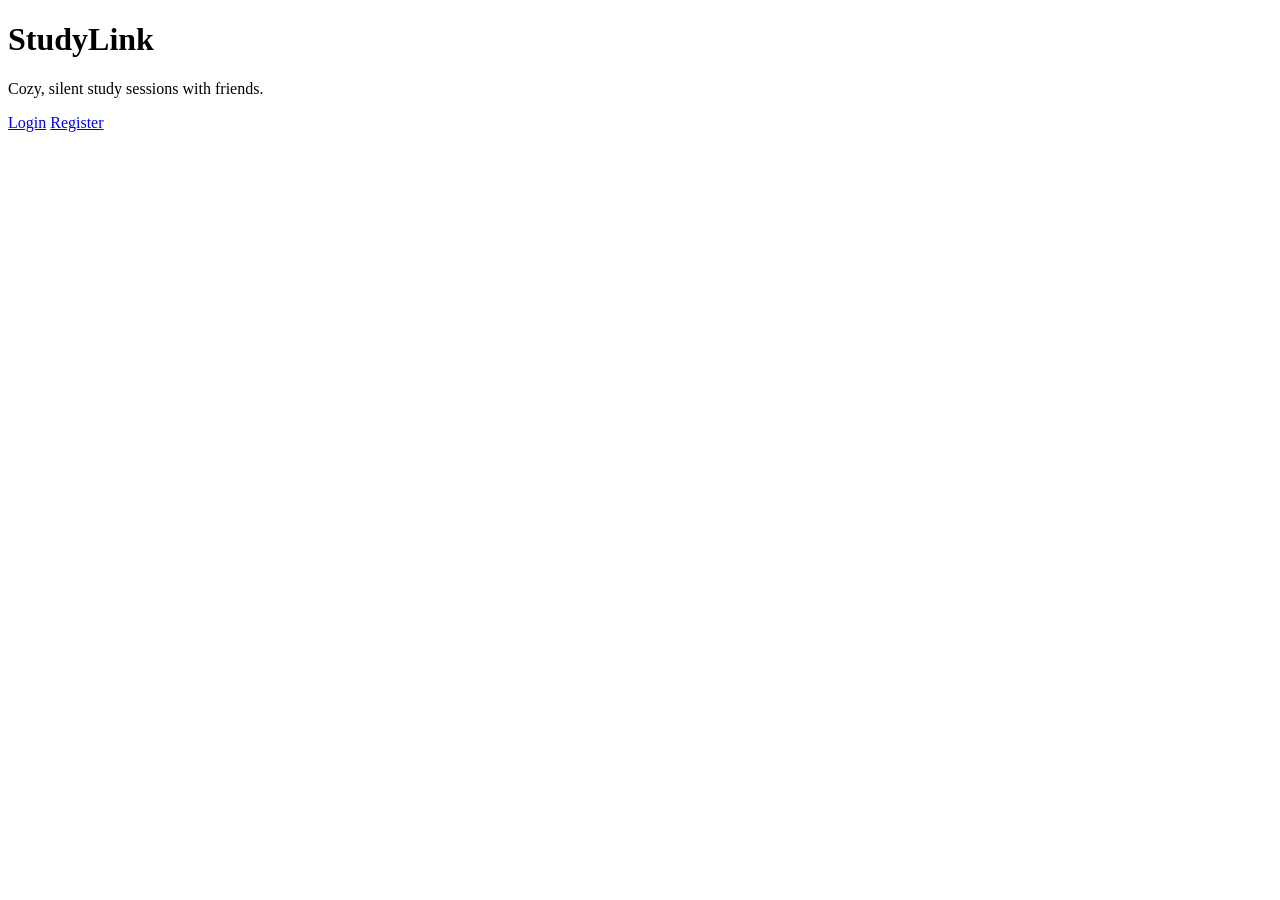
==== app/templates/index.html @ c7b5efbf "Basic Project functionality" ====
<!doctype html>
<html>
<head>
    <meta charset="utf-8" />
    <title>StudyLink</title>
    <link rel="stylesheet" href="/static/styles.css" />
</head>
<body>
<div class="container">
    <h1>StudyLink</h1>
    <p class="muted">Cozy, silent study sessions with friends.</p>
    <div class="row">
        <a class="btn" href="/login">Login</a>
        <a class="btn secondary" href="/register">Register</a>
    </div>
</div>
</body>
</html>
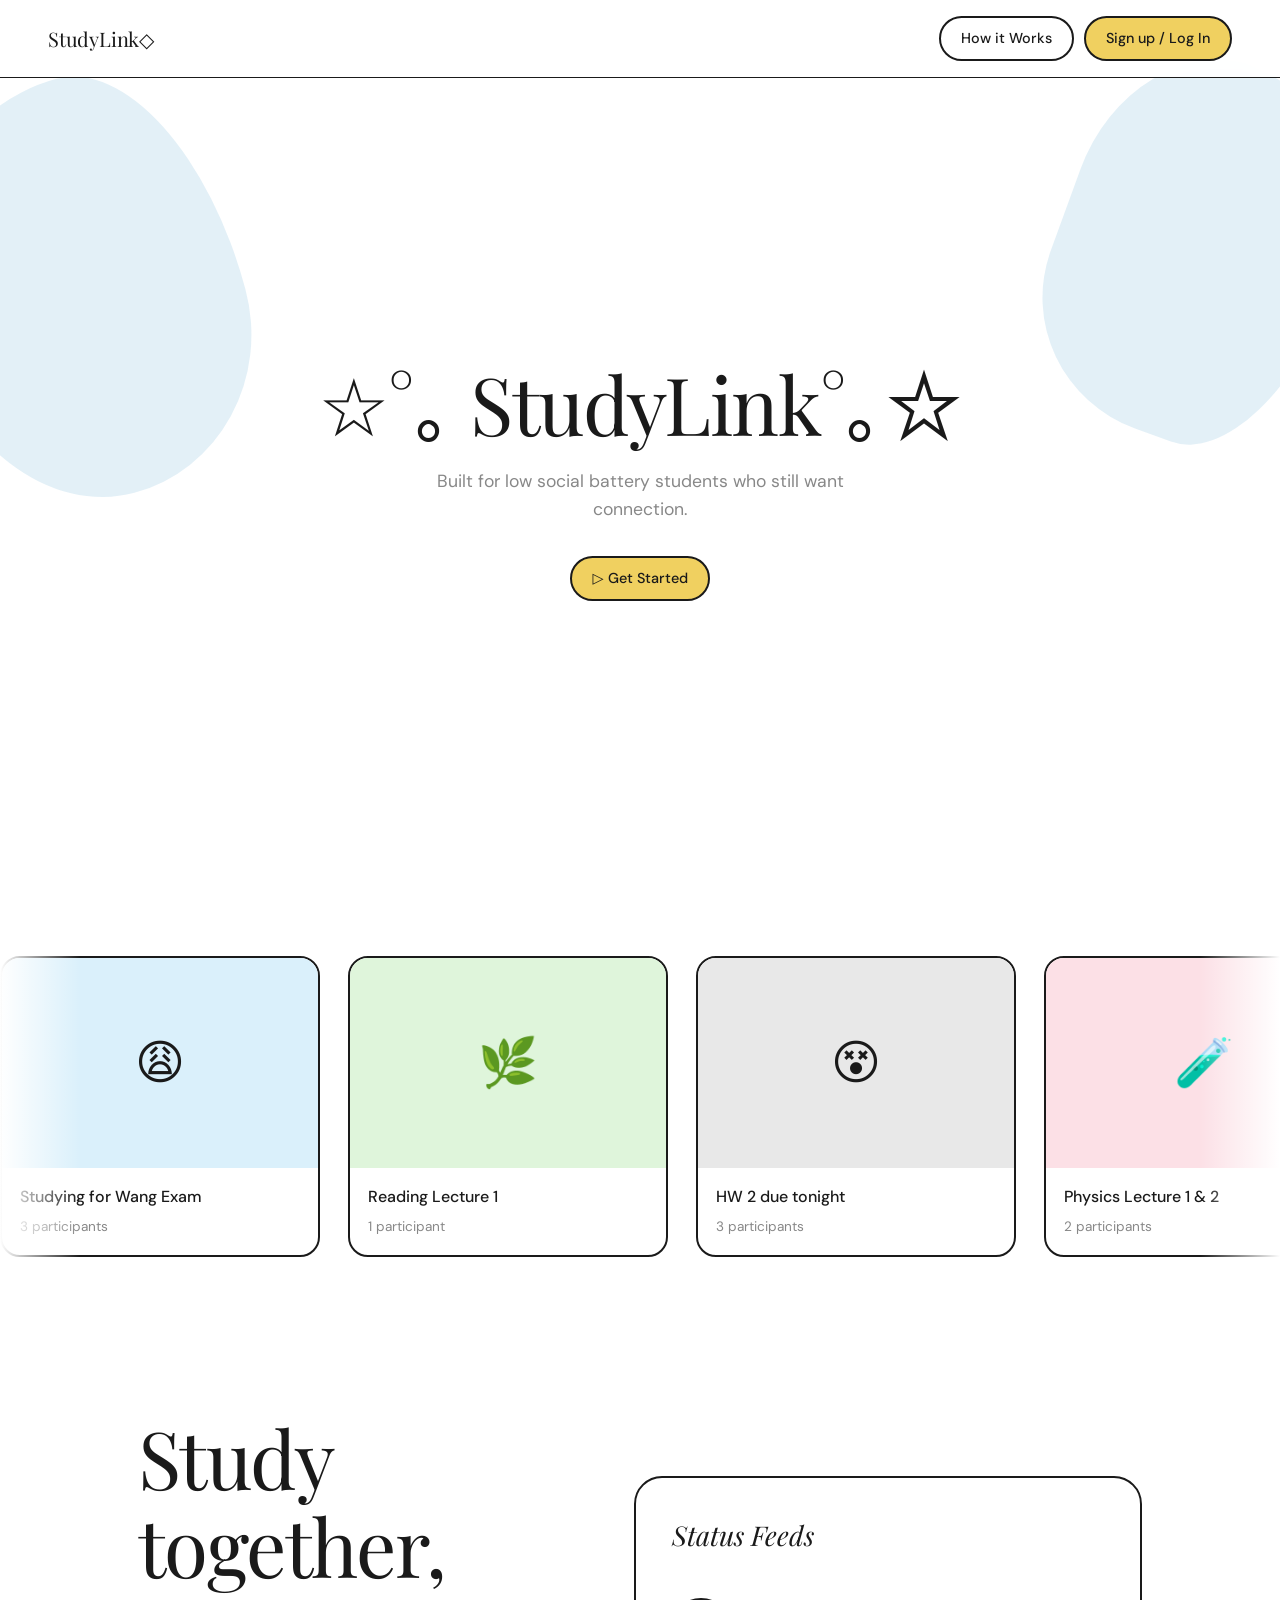
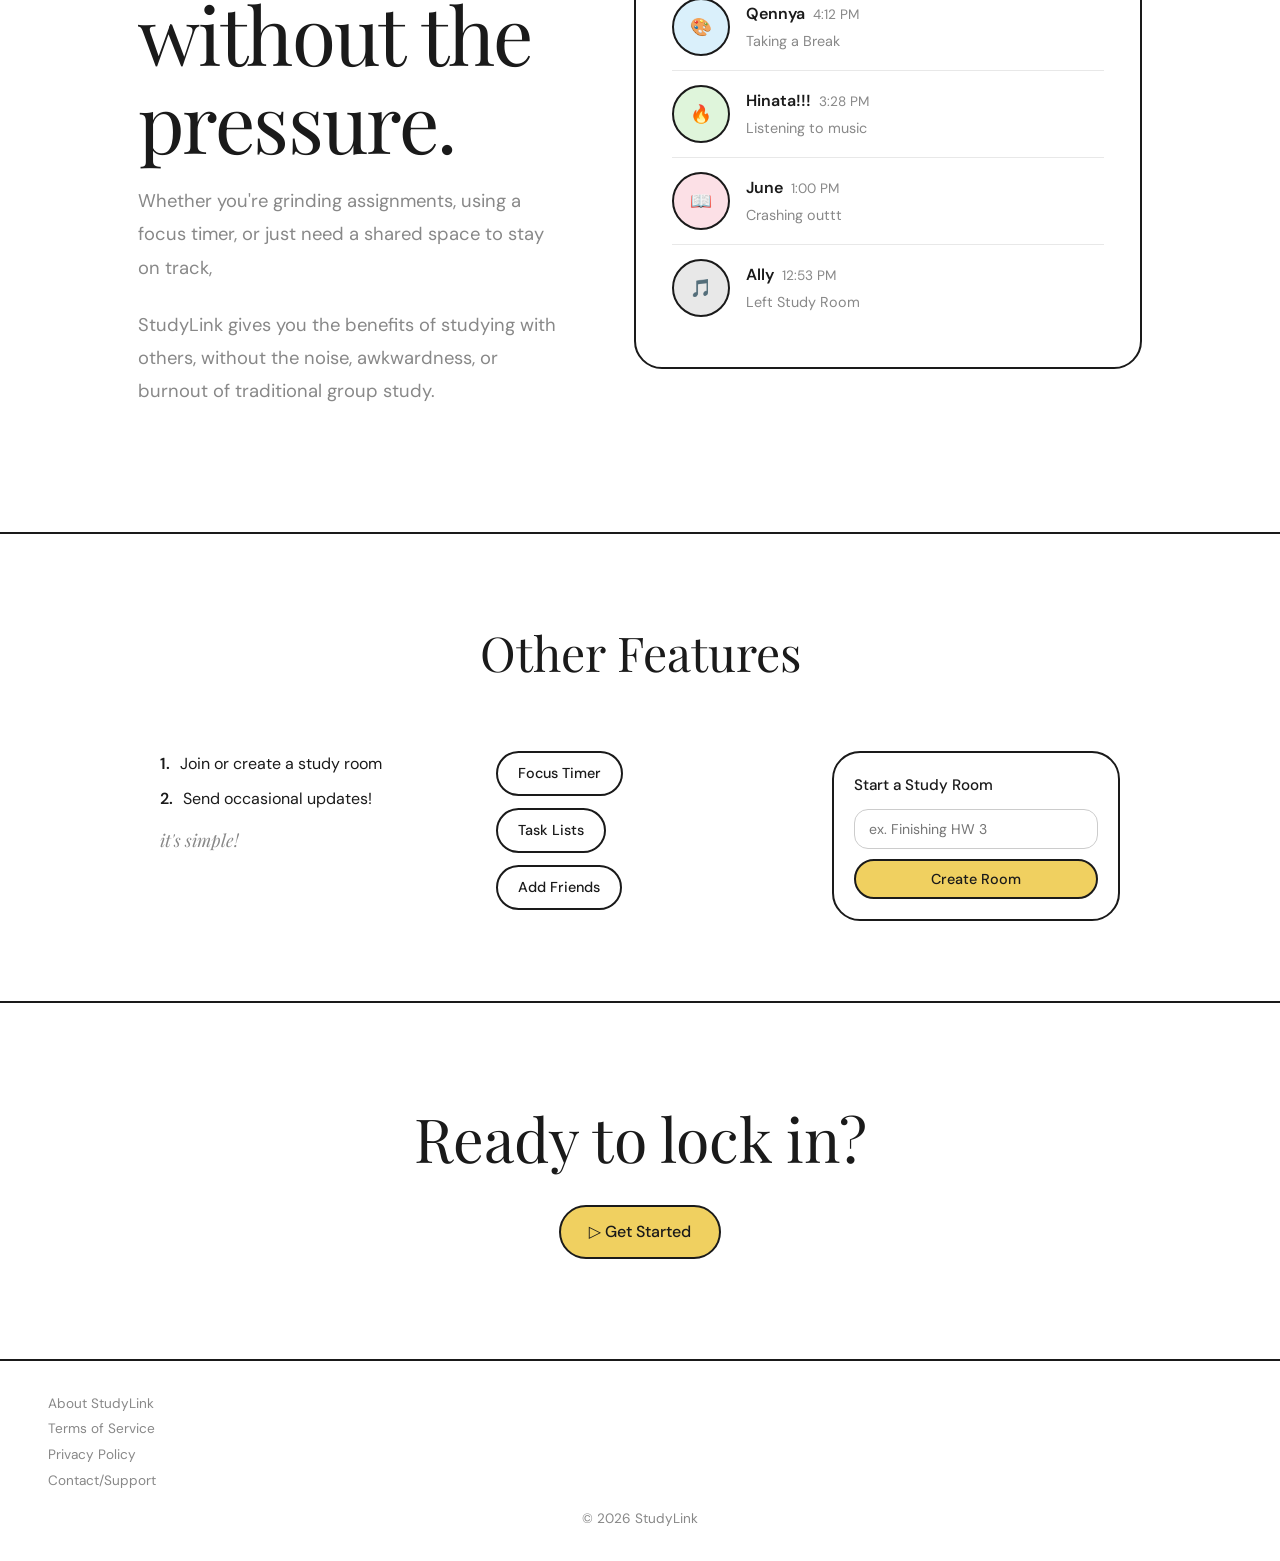
==== commit d38a062f: "A bunch of changes i am aware this is not good practice" ====
--- a/app/templates/index.html
+++ b/app/templates/index.html
@@ -1,18 +1,694 @@
 <!doctype html>
-<html>
+<html lang="en">
 <head>
     <meta charset="utf-8" />
-    <title>StudyLink</title>
-    <link rel="stylesheet" href="/static/styles.css" />
+    <meta name="viewport" content="width=device-width, initial-scale=1" />
+    <title>StudyLink◇ — Study together, without the noise</title>
+    <link rel="preconnect" href="https://fonts.googleapis.com" />
+    <link rel="preconnect" href="https://fonts.gstatic.com" crossorigin />
+    <link href="https://fonts.googleapis.com/css2?family=Playfair+Display:ital,wght@0,400;0,600;1,400;1,600&family=DM+Sans:wght@400;500;600&display=swap" rel="stylesheet" />
+    <style>
+        /* ── Tokens (matches app design system) ───────────────── */
+        :root {
+            --bg:           #ffffff;
+            --sidebar-bg:   #cce4f0;
+            --panel:        #ffffff;
+            --panel-soft:   #f9f9f9;
+            --text:         #1a1a1a;
+            --muted:        #888888;
+            --muted-light:  #bbbbbb;
+            --border:       #1a1a1a;
+            --accent:       #f0d060;
+            --accent-dark:  #d4b540;
+            --join-blue:    #8ecae6;
+            --join-green:   #b5e2b0;
+            --join-pink:    #f5a0b0;
+            --card-blue-bg: #daf0fb;
+            --card-green-bg:#dff5db;
+            --card-pink-bg: #fce0e6;
+            --radius-xl:    28px;
+            --radius-lg:    20px;
+            --radius-md:    14px;
+            --radius-pill:  999px;
+            --font-display: 'Playfair Display', Georgia, serif;
+            --font-body:    'DM Sans', system-ui, sans-serif;
+        }
+
+        *, *::before, *::after { box-sizing: border-box; margin: 0; padding: 0; }
+
+        html { scroll-behavior: smooth; }
+
+        body {
+            font-family: var(--font-body);
+            font-size: 16px;
+            line-height: 1.6;
+            color: var(--text);
+            background: #ffffff;
+            overflow-x: hidden;
+        }
+
+        a { color: inherit; text-decoration: none; }
+        img { display: block; max-width: 100%; }
+
+        /* ── Nav ───────────────────────────────────────────────── */
+        nav {
+            position: fixed;
+            top: 0; left: 0; right: 0;
+            z-index: 100;
+            display: flex;
+            align-items: center;
+            justify-content: space-between;
+            padding: 16px 48px;
+            background: rgba(255,255,255,0.92);
+            backdrop-filter: blur(8px);
+            border-bottom: 1.5px solid #1a1a1a;
+        }
+
+        .nav-logo {
+            font-family: var(--font-display);
+            font-size: 1.25rem;
+            font-weight: 400;
+            letter-spacing: -0.01em;
+        }
+
+        .nav-actions {
+            display: flex;
+            gap: 10px;
+            align-items: center;
+        }
+
+        .btn {
+            display: inline-flex;
+            align-items: center;
+            justify-content: center;
+            gap: 6px;
+            border: 2px solid #1a1a1a;
+            border-radius: var(--radius-pill);
+            padding: 9px 20px;
+            cursor: pointer;
+            font-family: var(--font-body);
+            font-weight: 500;
+            font-size: 0.9rem;
+            color: #1a1a1a;
+            background: #ffffff;
+            transition: background 0.15s;
+            white-space: nowrap;
+            width: fit-content;
+        }
+        .btn:hover { background: #f5f5f5; }
+        .btn-accent { background: var(--accent); }
+        .btn-accent:hover { background: var(--accent-dark); }
+
+        /* ── Hero ──────────────────────────────────────────────── */
+        .hero {
+            min-height: 100vh;
+            display: flex;
+            flex-direction: column;
+            align-items: center;
+            justify-content: center;
+            text-align: center;
+            padding: 120px 24px 60px;
+            position: relative;
+            overflow: hidden;
+        }
+
+        /* Decorative blue squiggle blobs — pure CSS */
+        .hero::before,
+        .hero::after {
+            content: '';
+            position: absolute;
+            border-radius: 60% 40% 50% 50% / 50% 60% 40% 50%;
+            background: var(--sidebar-bg);
+            opacity: 0.55;
+            z-index: 0;
+        }
+        .hero::before {
+            width: 320px; height: 420px;
+            top: 80px; left: -80px;
+            transform: rotate(-15deg);
+            animation: blob1 8s ease-in-out infinite alternate;
+        }
+        .hero::after {
+            width: 280px; height: 380px;
+            top: 60px; right: -60px;
+            transform: rotate(20deg);
+            border-radius: 50% 60% 40% 55% / 45% 50% 60% 40%;
+            animation: blob2 9s ease-in-out infinite alternate;
+        }
+
+        @keyframes blob1 {
+            0%   { border-radius: 60% 40% 50% 50% / 50% 60% 40% 50%; transform: rotate(-15deg) scale(1); }
+            100% { border-radius: 40% 60% 45% 55% / 55% 45% 55% 45%; transform: rotate(-8deg) scale(1.05); }
+        }
+        @keyframes blob2 {
+            0%   { border-radius: 50% 60% 40% 55% / 45% 50% 60% 40%; transform: rotate(20deg) scale(1); }
+            100% { border-radius: 60% 40% 55% 45% / 55% 45% 50% 55%; transform: rotate(12deg) scale(1.04); }
+        }
+
+        .hero-content {
+            position: relative;
+            z-index: 1;
+        }
+
+        .hero-title {
+            font-family: var(--font-display);
+            font-size: clamp(2.8rem, 7vw, 5rem);
+            font-weight: 400;
+            line-height: 1.1;
+            letter-spacing: -0.02em;
+            margin-bottom: 20px;
+        }
+
+        .hero-title .star-cluster {
+            font-style: italic;
+            display: inline-block;
+            margin-left: 12px;
+            font-size: 0.7em;
+            letter-spacing: 0.05em;
+            vertical-align: middle;
+            opacity: 0.8;
+        }
+
+        .hero-sub {
+            font-size: 1.1rem;
+            color: var(--muted);
+            max-width: 480px;
+            margin: 0 auto 32px;
+            line-height: 1.6;
+        }
+
+        /* ── Room Cards Marquee ────────────────────────────────── */
+        .marquee-section {
+            width: 100%;
+            overflow: hidden;
+            padding: 56px 0;
+            position: relative;
+        }
+
+        .marquee-track {
+            display: flex;
+            gap: 28px;
+            width: max-content;
+            animation: marquee 38s linear infinite;
+        }
+
+        .marquee-track:hover { animation-play-state: paused; }
+
+        @keyframes marquee {
+            0%   { transform: translateX(0); }
+            100% { transform: translateX(-50%); }
+        }
+
+        .room-card {
+            flex-shrink: 0;
+            width: 320px;
+            background: #ffffff;
+            border: 2px solid #1a1a1a;
+            border-radius: var(--radius-lg);
+            overflow: hidden;
+        }
+
+        .room-card-img {
+            width: 100%;
+            height: 210px;
+            object-fit: cover;
+            background: var(--card-blue-bg);
+            display: block;
+        }
+
+        .room-card-img-placeholder {
+            width: 100%;
+            height: 210px;
+            display: flex;
+            align-items: center;
+            justify-content: center;
+            font-size: 3rem;
+        }
+
+        .room-card-body {
+            padding: 16px 18px 18px;
+        }
+
+        .room-card-title {
+            font-size: 1rem;
+            font-weight: 500;
+            margin-bottom: 6px;
+        }
+
+        .room-card-meta {
+            font-size: 0.85rem;
+            color: var(--muted);
+        }
+
+        /* Fade edges */
+        .marquee-section::before,
+        .marquee-section::after {
+            content: '';
+            position: absolute;
+            top: 0; bottom: 0;
+            width: 80px;
+            z-index: 2;
+            pointer-events: none;
+        }
+        .marquee-section::before { left: 0;  background: linear-gradient(to right,  #fff, transparent); }
+        .marquee-section::after  { right: 0; background: linear-gradient(to left, #fff, transparent); }
+
+        /* ── Middle section ────────────────────────────────────── */
+        .middle {
+            display: grid;
+            grid-template-columns: 1fr 1.2fr;
+            gap: 72px;
+            align-items: center;
+            max-width: 1100px;
+            margin: 0 auto;
+            padding: 100px 48px;
+        }
+
+        .middle-text p {
+            font-size: 1.15rem;
+            color: var(--muted);
+            line-height: 1.8;
+            margin-bottom: 24px;
+        }
+
+        /* Status Feed mock */
+        .status-feed-mock {
+            background: #ffffff;
+            border: 2px solid #1a1a1a;
+            border-radius: var(--radius-xl);
+            padding: 36px;
+        }
+
+        .feed-mock-title {
+            font-family: var(--font-display);
+            font-style: italic;
+            font-size: 1.7rem;
+            font-weight: 400;
+            margin-bottom: 26px;
+        }
+
+        .feed-mock-item {
+            display: flex;
+            align-items: center;
+            gap: 16px;
+            padding: 14px 0;
+            border-bottom: 1px solid #e8e8e8;
+        }
+        .feed-mock-item:last-child { border-bottom: none; }
+
+        .feed-mock-avatar {
+            width: 58px;
+            height: 58px;
+            border-radius: 50%;
+            object-fit: cover;
+            background: #e0e0e0;
+            flex-shrink: 0;
+            border: 2px solid #1a1a1a;
+        }
+
+        .feed-mock-name {
+            font-size: 1rem;
+            font-weight: 600;
+        }
+
+        .feed-mock-time {
+            font-size: 0.85rem;
+            color: var(--muted);
+            margin-left: 8px;
+            font-weight: 400;
+        }
+
+        .feed-mock-status {
+            font-size: 0.9rem;
+            color: var(--muted);
+            margin-top: 3px;
+        }
+
+        /* ── Features section ──────────────────────────────────── */
+        .features {
+            background: #ffffff;
+            border-top: 2px solid #1a1a1a;
+            border-bottom: 2px solid #1a1a1a;
+            padding: 80px 40px;
+        }
+
+        .features-inner {
+            max-width: 960px;
+            margin: 0 auto;
+            display: grid;
+            grid-template-columns: 1fr 1fr 1fr;
+            gap: 48px;
+            align-items: start;
+        }
+
+        .features-heading {
+            grid-column: 1 / -1;
+            text-align: center;
+            font-family: var(--font-display);
+            font-size: clamp(2rem, 4vw, 3rem);
+            font-weight: 400;
+            margin-bottom: 12px;
+        }
+
+        .feature-list {
+            grid-column: 1;
+            padding-left: 0;
+            list-style: none;
+        }
+
+        .feature-list li {
+            font-size: 1rem;
+            color: var(--text);
+            margin-bottom: 10px;
+            display: flex;
+            align-items: flex-start;
+            gap: 10px;
+        }
+
+        .feature-list li::before {
+            content: counter(li-count) ".";
+            counter-increment: li-count;
+            font-weight: 600;
+            flex-shrink: 0;
+        }
+
+        .feature-list { counter-reset: li-count; }
+
+        .feature-list .it {
+            font-family: var(--font-display);
+            font-style: italic;
+            font-size: 1.1rem;
+            color: var(--muted);
+            display: block;
+            margin-top: 14px;
+        }
+
+        .feature-pills {
+            grid-column: 2;
+            display: flex;
+            flex-direction: column;
+            gap: 12px;
+            align-items: flex-start;
+        }
+
+        /* Create room mock */
+        .create-room-mock {
+            grid-column: 3;
+            background: #ffffff;
+            border: 2px solid #1a1a1a;
+            border-radius: var(--radius-xl);
+            padding: 20px;
+        }
+
+        .create-room-mock h3 {
+            font-size: 0.95rem;
+            font-weight: 500;
+            margin-bottom: 12px;
+        }
+
+        .mock-input {
+            width: 100%;
+            border: 1.5px solid #cccccc;
+            border-radius: var(--radius-md);
+            padding: 10px 14px;
+            font-family: var(--font-body);
+            font-size: 0.88rem;
+            color: var(--muted);
+            margin-bottom: 10px;
+            background: #ffffff;
+        }
+
+        /* ── CTA Section ───────────────────────────────────────── */
+        .cta {
+            text-align: center;
+            padding: 100px 24px;
+        }
+
+        .cta-title {
+            font-family: var(--font-display);
+            font-size: clamp(2.2rem, 5vw, 3.8rem);
+            font-weight: 400;
+            margin-bottom: 32px;
+            line-height: 1.15;
+        }
+
+        /* ── Footer ────────────────────────────────────────────── */
+        footer {
+            border-top: 2px solid #1a1a1a;
+            padding: 32px 48px;
+            display: flex;
+            align-items: flex-end;
+            justify-content: space-between;
+            flex-wrap: wrap;
+            gap: 16px;
+        }
+
+        .footer-links {
+            display: flex;
+            flex-direction: column;
+            gap: 4px;
+        }
+
+        .footer-links a {
+            font-size: 0.85rem;
+            color: var(--muted);
+            transition: color 0.15s;
+        }
+        .footer-links a:hover { color: var(--text); }
+
+        .footer-copy {
+            font-size: 0.85rem;
+            color: var(--muted);
+            text-align: center;
+            width: 100%;
+        }
+
+        /* ── Fade-in on scroll ─────────────────────────────────── */
+        .fade-in {
+            opacity: 0;
+            transform: translateY(24px);
+            transition: opacity 0.6s ease, transform 0.6s ease;
+        }
+        .fade-in.visible {
+            opacity: 1;
+            transform: translateY(0);
+        }
+
+        /* ── Responsive ────────────────────────────────────────── */
+        @media (max-width: 800px) {
+            nav { padding: 14px 20px; }
+            .middle { grid-template-columns: 1fr; padding: 60px 24px; gap: 40px; }
+            .features-inner { grid-template-columns: 1fr; }
+            .features-heading { grid-column: 1; }
+            .feature-pills { flex-direction: row; flex-wrap: wrap; }
+            .create-room-mock { grid-column: 1; }
+            footer { flex-direction: column; align-items: flex-start; }
+        }
+    </style>
 </head>
 <body>
-<div class="container">
-    <h1>StudyLink</h1>
-    <p class="muted">Cozy, silent study sessions with friends.</p>
-    <div class="row">
-        <a class="btn" href="/login">Login</a>
-        <a class="btn secondary" href="/register">Register</a>
+
+<!-- ── Nav ─────────────────────────────────────────────────── -->
+<nav>
+    <div class="nav-logo">StudyLink◇</div>
+    <div class="nav-actions">
+        <a href="#how-it-works" class="btn">How it Works</a>
+        <a href="/register" class="btn btn-accent">Sign up / Log In</a>
+    </div>
+</nav>
+
+<!-- ── Hero ────────────────────────────────────────────────── -->
+<section class="hero">
+    <div class="hero-content">
+        <h1 class="hero-title">
+            ☆°｡ StudyLink°｡☆
+        </h1>
+        <p class="hero-sub">
+            Built for low social battery students who still want connection.
+        </p>
+        <a href="/register" class="btn btn-accent">
+            ▷ Get Started
+        </a>
+    </div>
+</section>
+
+<!-- ── Scrolling room cards ─────────────────────────────────── -->
+<div class="marquee-section">
+    <div class="marquee-track" id="marqueeTrack">
+        <!-- Cards duplicated in JS for infinite loop -->
     </div>
 </div>
+
+<!-- ── Middle: copy + status feed ──────────────────────────── -->
+<section class="middle" id="how-it-works">
+    <div class="middle-text fade-in">
+        <div class="hero-title">Study together, without the pressure.</div>
+
+
+        <p>
+            Whether you're grinding assignments,
+            using a focus timer, or just need a shared
+            space to stay on track,
+        </p>
+        <p>
+            StudyLink gives you the benefits of
+            studying with others, without the noise,
+            awkwardness, or burnout of traditional
+            group study.
+        </p>
+    </div>
+
+    <!-- Decorative status feed -->
+    <div class="status-feed-mock fade-in" style="transition-delay: 0.15s;">
+        <div class="feed-mock-title">Status Feeds</div>
+
+        <div class="feed-mock-item">
+            <img class="feed-mock-avatar" src="https://i.pinimg.com/736x/bf/fc/34/bffc34b7e0fa9289e3f6d570092aa35b.jpg"
+                 alt="Qennya"
+                 onerror="this.style.display='none';this.nextElementSibling.style.display='grid';" />
+            <div class="feed-mock-avatar" id="av1" style="background:#daf0fb;display:grid;place-items:center;font-size:1.1rem;">🎨</div>
+            <div>
+                <div><span class="feed-mock-name">Qennya</span><span class="feed-mock-time">4:12 PM</span></div>
+                <div class="feed-mock-status">Taking a Break</div>
+            </div>
+        </div>
+
+        <div class="feed-mock-item">
+            <img class="feed-mock-avatar" src="https://i.pinimg.com/736x/59/a2/82/59a282c468ba6a5b593a1d20b7a90178.jpg"
+                 alt="Hinata"
+                 onerror="this.style.display='none';this.nextElementSibling.style.display='grid';" />
+            <div class="feed-mock-avatar" style="background:#dff5db;display:grid;place-items:center;font-size:1.1rem;">🔥</div>
+            <div>
+                <div><span class="feed-mock-name">Hinata!!!</span><span class="feed-mock-time">3:28 PM</span></div>
+                <div class="feed-mock-status">Listening to music</div>
+            </div>
+        </div>
+
+        <div class="feed-mock-item">
+            <img class="feed-mock-avatar" src="https://i.pinimg.com/736x/51/3e/91/513e91c73aecf39caab69e0b975224af.jpg"
+                 alt="June"
+                 onerror="this.style.display='none';this.nextElementSibling.style.display='grid';" />
+            <div class="feed-mock-avatar" style="background:#fce0e6;display:grid;place-items:center;font-size:1.1rem;">📖</div>
+            <div>
+                <div><span class="feed-mock-name">June</span><span class="feed-mock-time">1:00 PM</span></div>
+                <div class="feed-mock-status">Crashing outtt</div>
+            </div>
+        </div>
+
+        <div class="feed-mock-item">
+            <img class="feed-mock-avatar" src="https://i.pinimg.com/736x/a1/93/40/a193400de2f93d05227e7b02e9384d38.jpg"
+                 alt="Ally"
+                 onerror="this.style.display='none';this.nextElementSibling.style.display='grid';" />
+            <div class="feed-mock-avatar" style="background:#e8e8e8;display:grid;place-items:center;font-size:1.1rem;">🎵</div>
+            <div>
+                <div><span class="feed-mock-name">Ally</span><span class="feed-mock-time">12:53 PM</span></div>
+                <div class="feed-mock-status">Left Study Room</div>
+            </div>
+        </div>
+    </div>
+
+</section>
+
+<!-- ── Features ─────────────────────────────────────────────── -->
+<section class="features" id="features">
+    <div class="features-inner">
+
+        <h2 class="features-heading fade-in">Other Features</h2>
+
+        <ul class="feature-list fade-in" style="transition-delay:0.1s;">
+            <li>Join or create a study room</li>
+            <li>Send occasional updates!</li>
+            <span class="it">it's simple!</span>
+        </ul>
+
+        <div class="feature-pills fade-in" style="transition-delay:0.2s;">
+            <span class="btn">Focus Timer</span>
+            <span class="btn">Task Lists</span>
+            <span class="btn">Add Friends</span>
+        </div>
+
+        <div class="create-room-mock fade-in" style="transition-delay:0.3s;">
+            <h3>Start a Study Room</h3>
+            <input class="mock-input" placeholder="ex. Finishing HW 3" readonly />
+            <button class="btn btn-accent" style="width:100%;">Create Room</button>
+        </div>
+
+    </div>
+</section>
+
+<!-- ── CTA ──────────────────────────────────────────────────── -->
+<section class="cta">
+    <h2 class="cta-title fade-in">Ready to lock in?</h2>
+    <a href="/register" class="btn btn-accent fade-in" style="transition-delay:0.1s; font-size:1rem; padding:12px 28px;">
+        ▷ Get Started
+    </a>
+</section>
+
+<!-- ── Footer ───────────────────────────────────────────────── -->
+<footer>
+    <div class="footer-links">
+        <a href="#">About StudyLink</a>
+        <a href="#">Terms of Service</a>
+        <a href="#">Privacy Policy</a>
+        <a href="#">Contact/Support</a>
+    </div>
+    <p class="footer-copy">© 2026 StudyLink</p>
+</footer>
+
+<script>
+    // ── Marquee cards data ──────────────────────────────────────
+    // To add real images: fill in the `img` field with any URL.
+    // If `img` is empty or fails to load, falls back to `emoji`.
+    const rooms = [
+        { title: "Studying for Wang Exam", participants: 3, img: "https://i.pinimg.com/736x/80/85/e0/8085e06a8de8d4c0bf5c6f24a4ee6942.jpg", emoji: "😩", color: "#daf0fb" },
+        { title: "Reading Lecture 1",      participants: 1, img: "https://i.pinimg.com/736x/34/39/9c/34399c6fb20f0c46e7df62869dcaaac8.jpg", emoji: "🌿", color: "#dff5db" },
+        { title: "HW 2 due tonight",       participants: 3, img: "https://i.pinimg.com/736x/7c/ee/ec/7ceeecc522430fddca3024217114291a.jpg", emoji: "😵", color: "#e8e8e8" },
+        { title: "Physics Lecture 1 & 2",  participants: 2, img: "https://i.pinimg.com/736x/4c/1e/00/4c1e007d03c40d8829425f775e62f26a.jpg", emoji: "🧪", color: "#fce0e6" },
+        { title: "CS4800 Final Prep",      participants: 4, img: "https://i.pinimg.com/736x/2a/fe/24/2afe24462ea372fd23d6256f591c8f37.jpg", emoji: "💻", color: "#daf0fb" },
+        { title: "Bio Study Group",        participants: 2, img: "https://i.pinimg.com/1200x/1a/3c/71/1a3c712a126644d7987d6877ae79b536.jpg", emoji: "🔬", color: "#dff5db" },
+        { title: "Econ Midterm Grind",     participants: 1, img: "https://i.pinimg.com/736x/80/85/e0/8085e06a8de8d4c0bf5c6f24a4ee6942.jpg", emoji: "📈", color: "#f5f5f5" },
+        { title: "Math 241 HW",            participants: 3, img: "https://i.pinimg.com/736x/34/39/9c/34399c6fb20f0c46e7df62869dcaaac8.jpg", emoji: "📐", color: "#fce0e6" },
+    ];
+
+    function buildCard(room) {
+        const card = document.createElement("div");
+        card.className = "room-card";
+
+        const imageHtml = room.img
+            ? `<img class="room-card-img" src="${room.img}" alt="${room.title}"
+                onerror="this.style.display='none';this.nextElementSibling.style.display='flex';" />
+           <div class="room-card-img-placeholder" style="display:none;background:${room.color};">${room.emoji}</div>`
+            : `<div class="room-card-img-placeholder" style="background:${room.color};">${room.emoji}</div>`;
+
+        card.innerHTML = `
+        ${imageHtml}
+        <div class="room-card-body">
+            <div class="room-card-title">${room.title}</div>
+            <div class="room-card-meta">${room.participants} participant${room.participants !== 1 ? 's' : ''}</div>
+        </div>
+    `;
+        return card;
+    }
+
+    const track = document.getElementById("marqueeTrack");
+
+    // Build two sets for seamless loop
+    [...rooms, ...rooms].forEach(room => {
+        track.appendChild(buildCard(room));
+    });
+
+    // ── Scroll fade-in observer ─────────────────────────────────
+    const observer = new IntersectionObserver((entries) => {
+        entries.forEach(entry => {
+            if (entry.isIntersecting) {
+                entry.target.classList.add("visible");
+                observer.unobserve(entry.target);
+            }
+        });
+    }, { threshold: 0.15 });
+
+    document.querySelectorAll(".fade-in").forEach(el => observer.observe(el));
+</script>
+
 </body>
 </html>
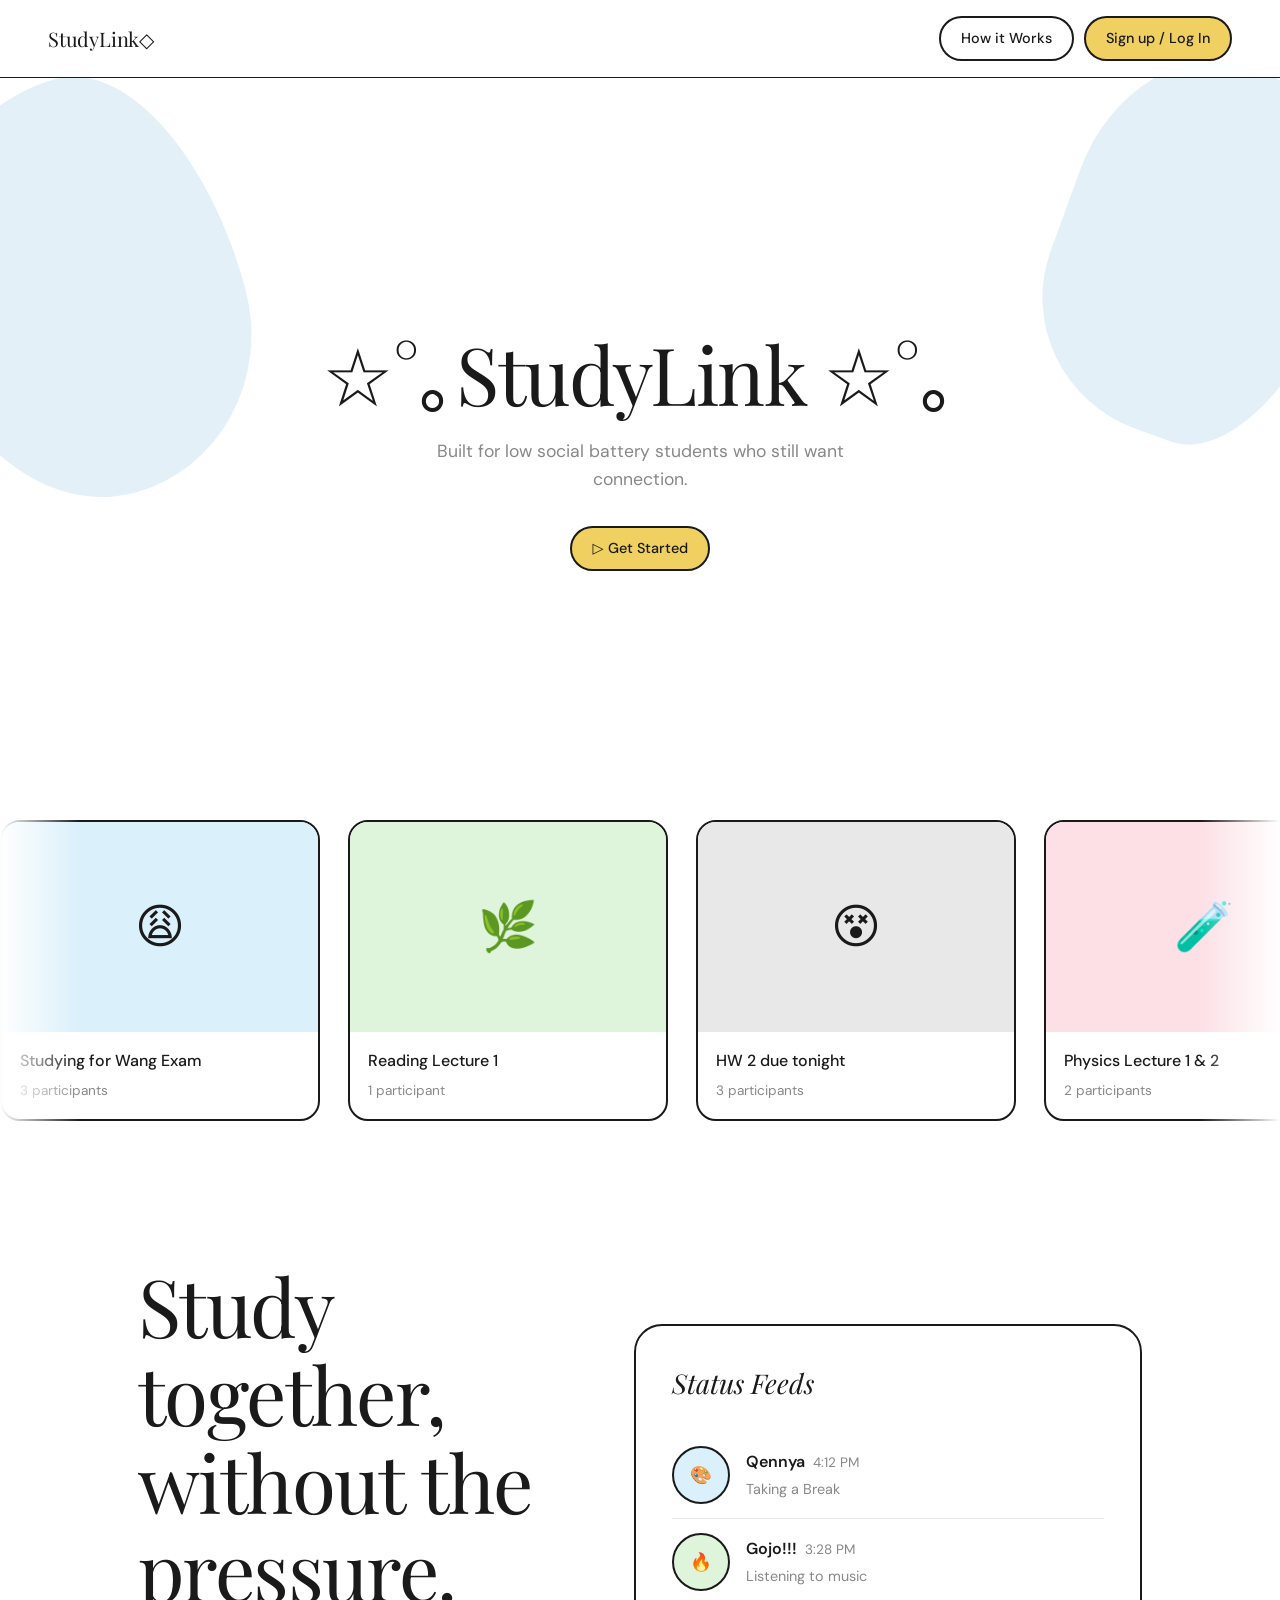
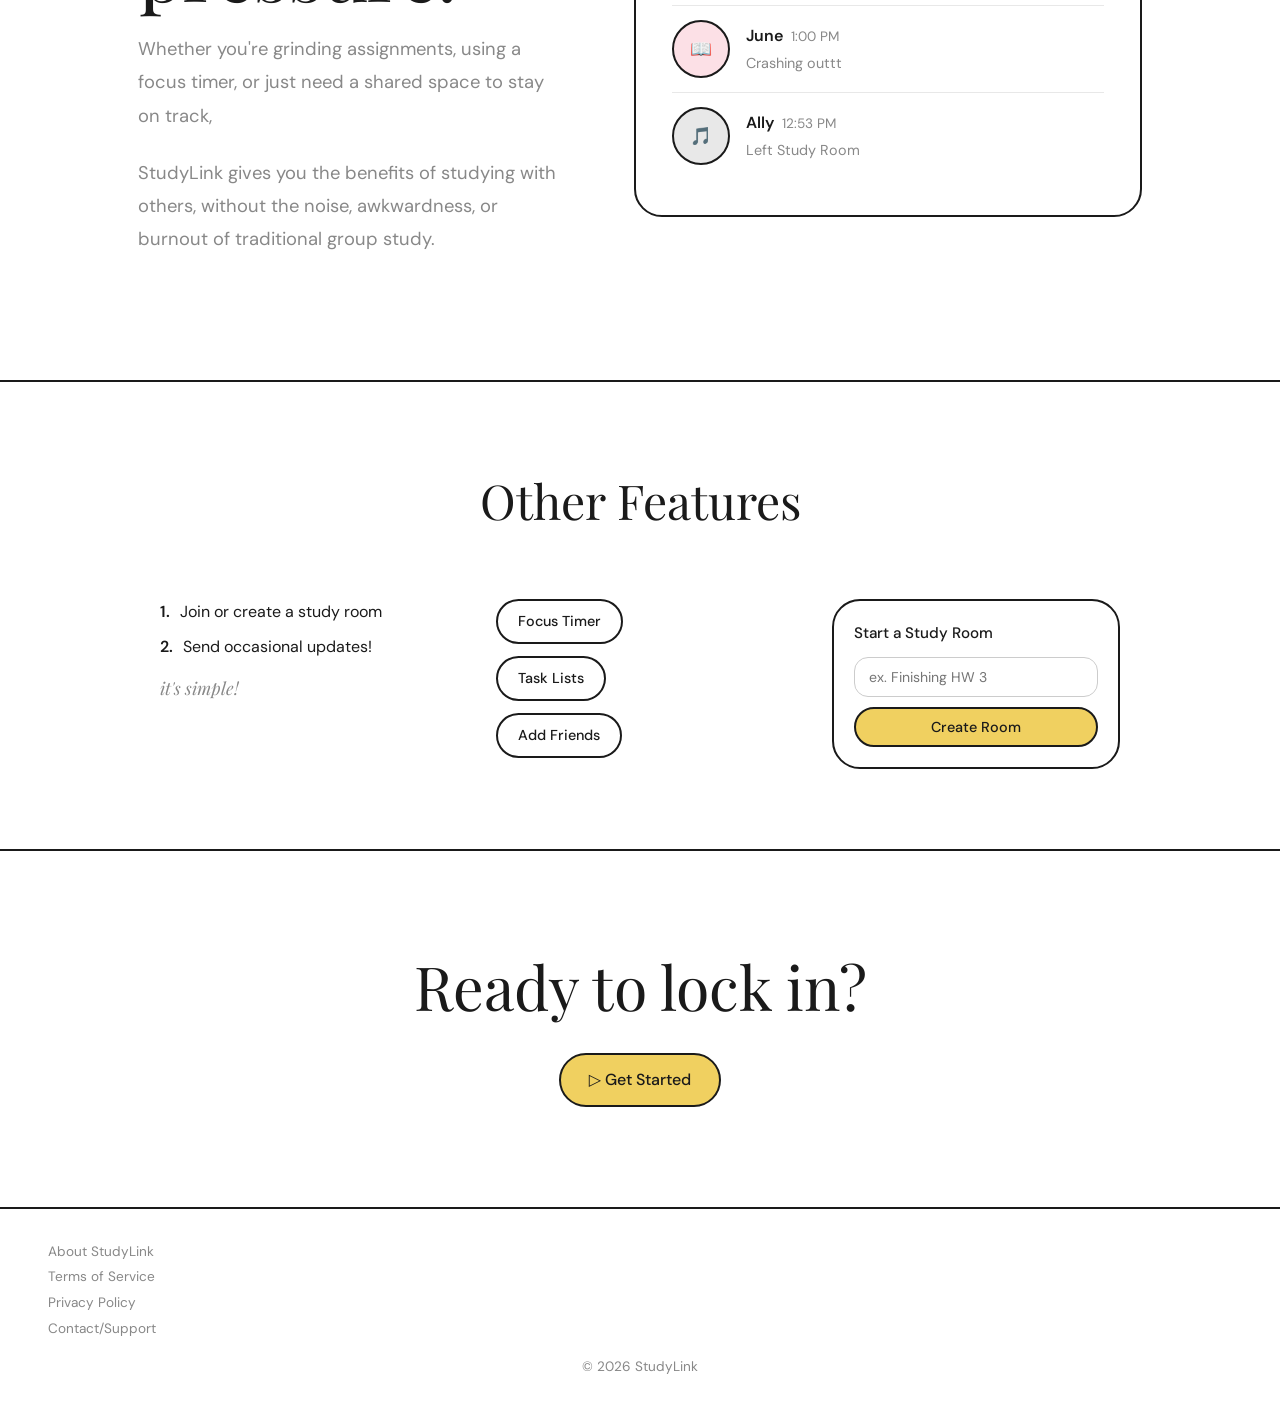
==== commit a592543f: "Fixed UI/ Rearanged pages" ====
--- a/app/templates/index.html
+++ b/app/templates/index.html
@@ -101,13 +101,14 @@
 
         /* ── Hero ──────────────────────────────────────────────── */
         .hero {
-            min-height: 100vh;
+            height: calc(100vh - 80px); /* 80px = marquee peek amount */
+            min-height: 500px;
             display: flex;
             flex-direction: column;
             align-items: center;
             justify-content: center;
             text-align: center;
-            padding: 120px 24px 60px;
+            padding: 80px 24px 0px;
             position: relative;
             overflow: hidden;
         }
@@ -181,7 +182,7 @@
         .marquee-section {
             width: 100%;
             overflow: hidden;
-            padding: 56px 0;
+            padding: 0 0 40px;
             position: relative;
         }
 
@@ -501,7 +502,7 @@
 <section class="hero">
     <div class="hero-content">
         <h1 class="hero-title">
-            ☆°｡ StudyLink°｡☆
+            ☆°｡StudyLink ☆°｡
         </h1>
         <p class="hero-sub">
             Built for low social battery students who still want connection.
@@ -521,10 +522,9 @@
 
 <!-- ── Middle: copy + status feed ──────────────────────────── -->
 <section class="middle" id="how-it-works">
+
     <div class="middle-text fade-in">
-        <div class="hero-title">Study together, without the pressure.</div>
-
-
+        <div class="hero-title"> Study together, without the pressure.</div>
         <p>
             Whether you're grinding assignments,
             using a focus timer, or just need a shared
@@ -555,11 +555,11 @@
 
         <div class="feed-mock-item">
             <img class="feed-mock-avatar" src="https://i.pinimg.com/736x/59/a2/82/59a282c468ba6a5b593a1d20b7a90178.jpg"
-                 alt="Hinata"
+                 alt="Gojo"
                  onerror="this.style.display='none';this.nextElementSibling.style.display='grid';" />
             <div class="feed-mock-avatar" style="background:#dff5db;display:grid;place-items:center;font-size:1.1rem;">🔥</div>
             <div>
-                <div><span class="feed-mock-name">Hinata!!!</span><span class="feed-mock-time">3:28 PM</span></div>
+                <div><span class="feed-mock-name">Gojo!!!</span><span class="feed-mock-time">3:28 PM</span></div>
                 <div class="feed-mock-status">Listening to music</div>
             </div>
         </div>
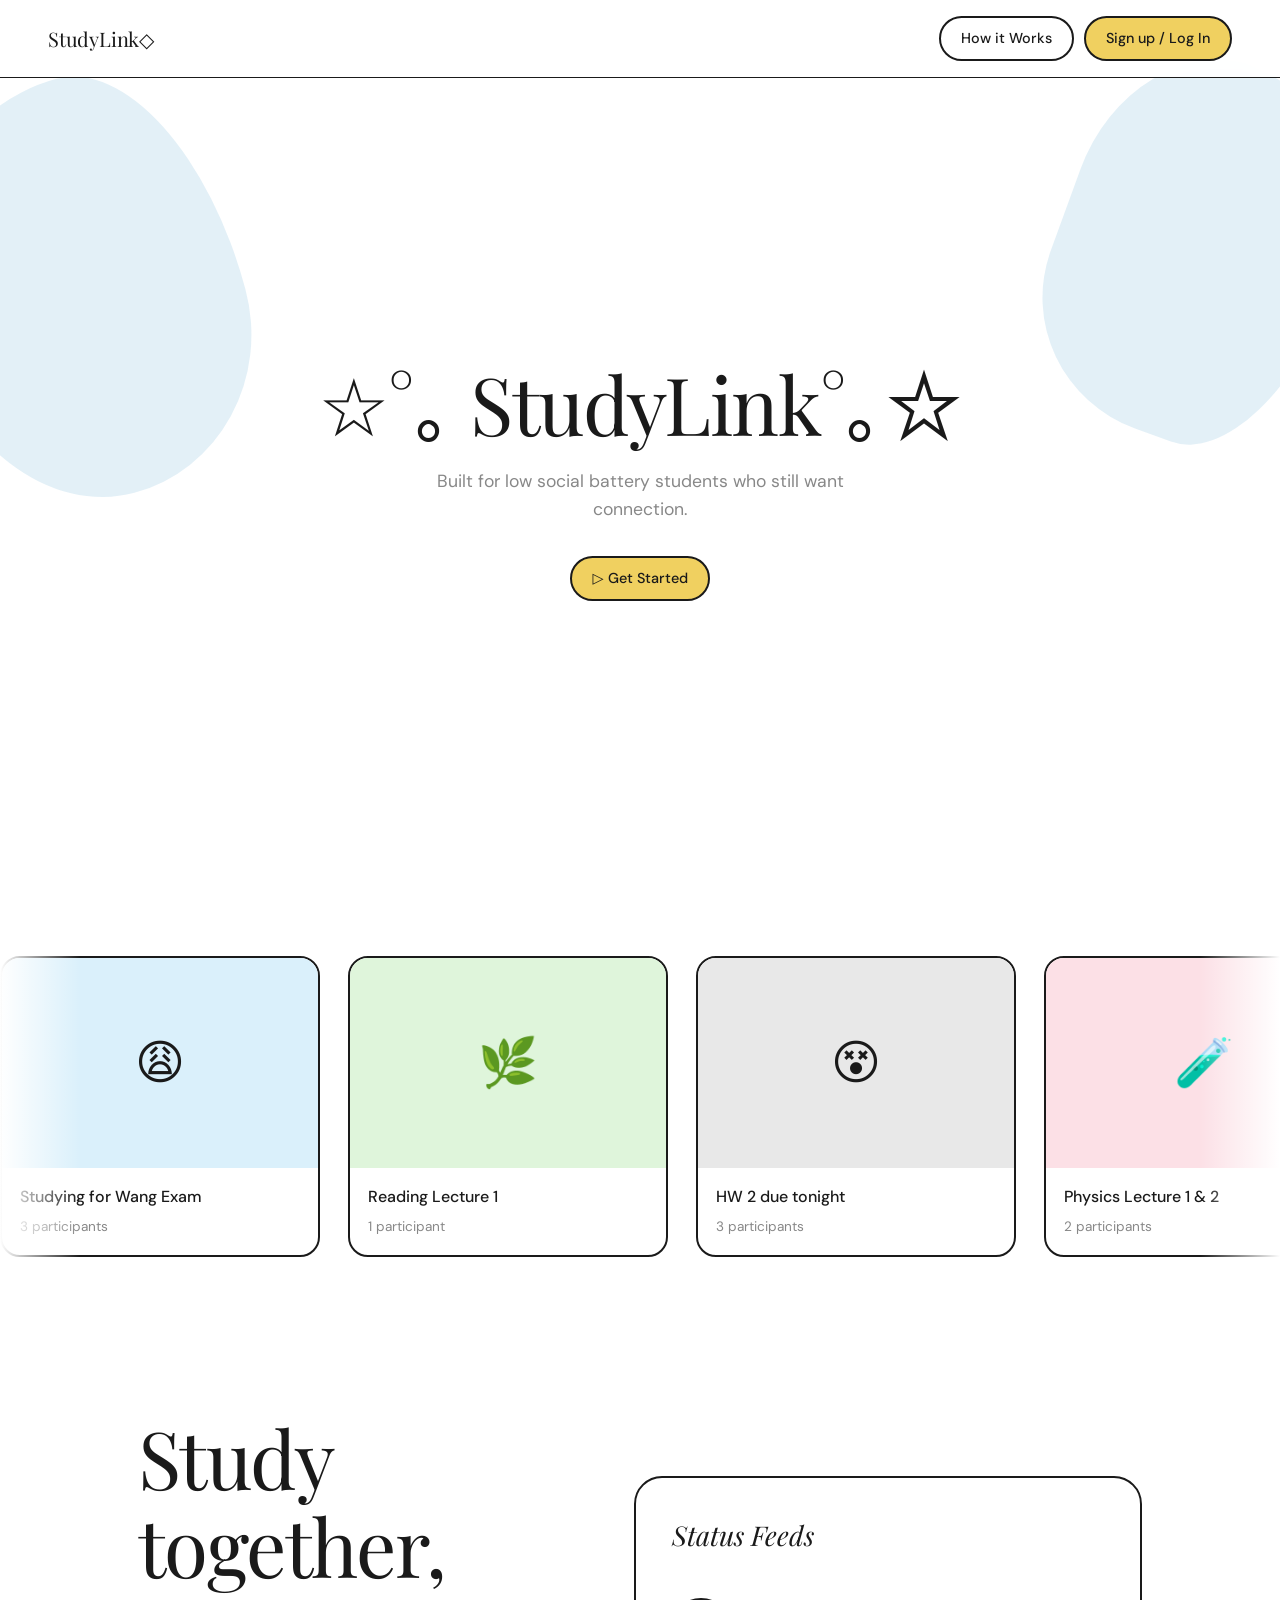
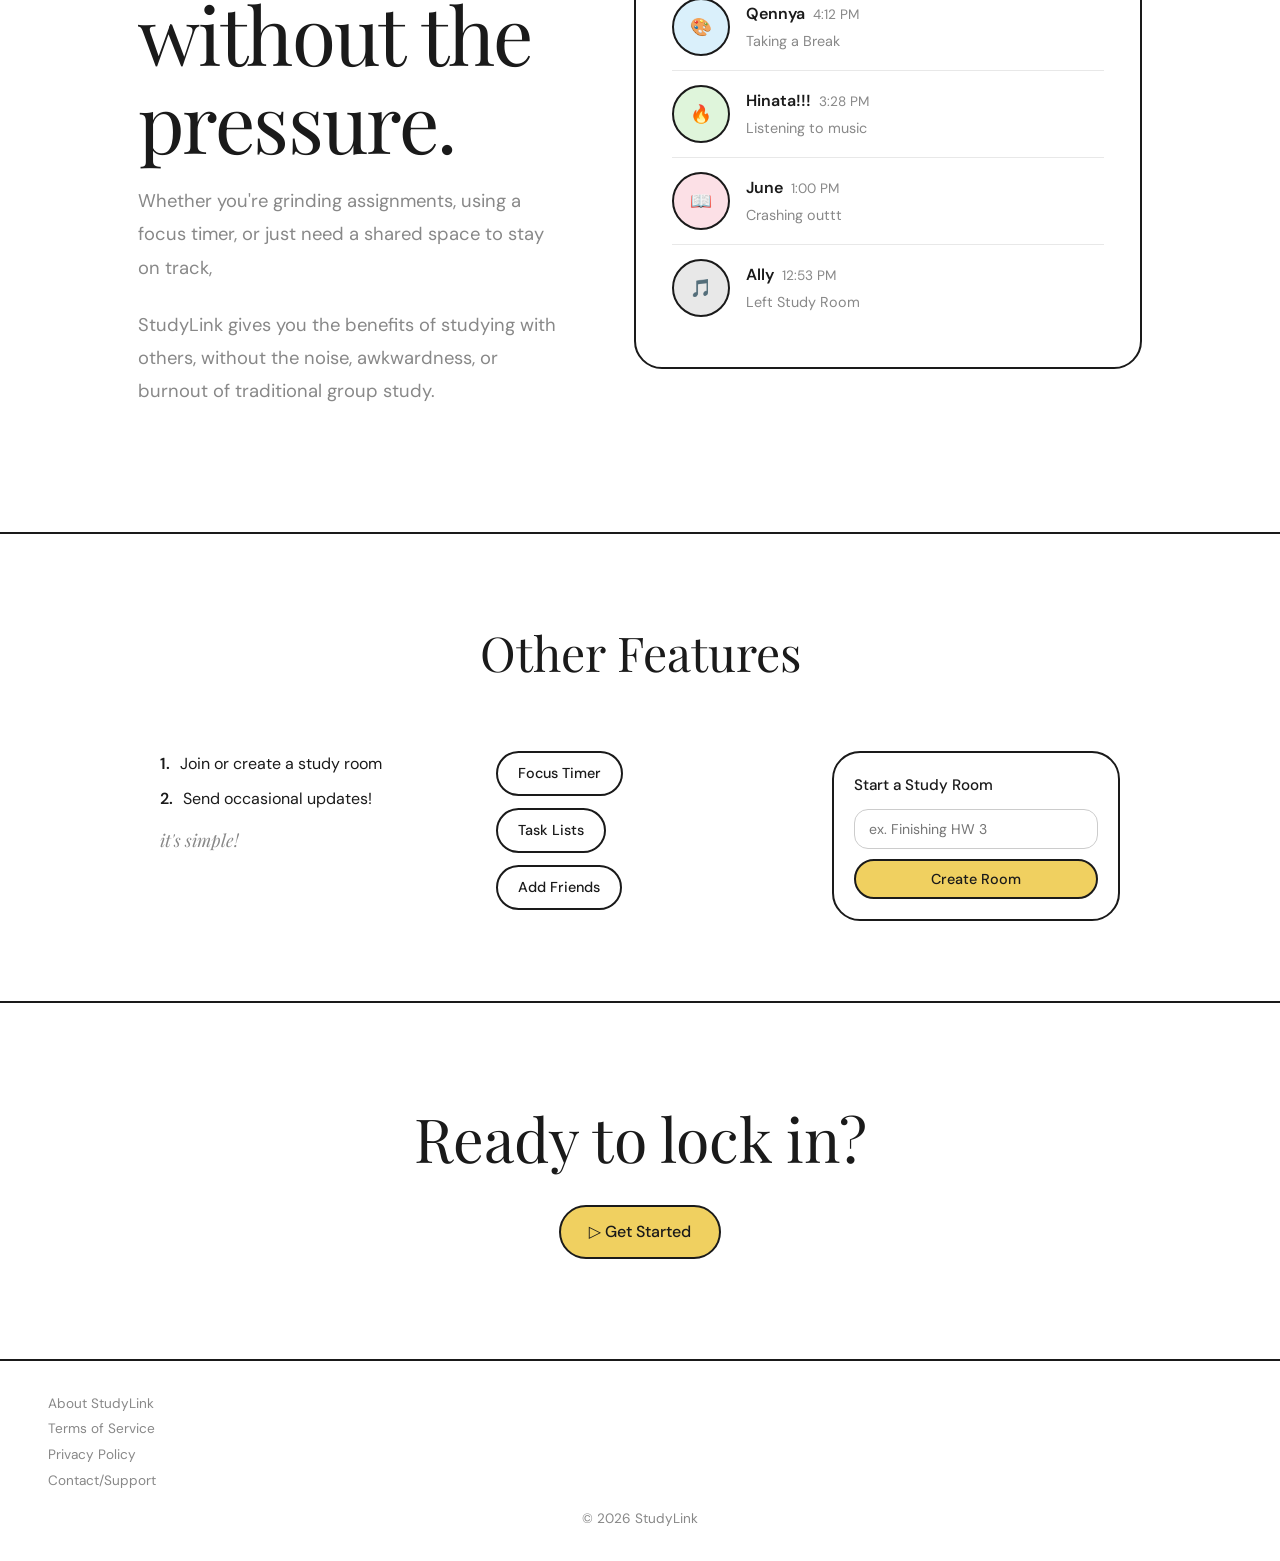
==== commit a8422cd9: "Final push and analytics" ====
--- a/app/templates/index.html
+++ b/app/templates/index.html
@@ -1,6 +1,16 @@
 <!doctype html>
 <html lang="en">
 <head>
+    <!-- Google tag (gtag.js) -->
+    <script async src="https://www.googletagmanager.com/gtag/js?id=G-9RFYFP4S2B"></script>
+    <script>
+        window.dataLayer = window.dataLayer || [];
+        function gtag(){dataLayer.push(arguments);}
+        gtag('js', new Date());
+
+        gtag('config', 'G-9RFYFP4S2B');
+    </script>
+    
     <meta charset="utf-8" />
     <meta name="viewport" content="width=device-width, initial-scale=1" />
     <title>StudyLink◇ — Study together, without the noise</title>
@@ -101,14 +111,13 @@
 
         /* ── Hero ──────────────────────────────────────────────── */
         .hero {
-            height: calc(100vh - 80px); /* 80px = marquee peek amount */
-            min-height: 500px;
+            min-height: 100vh;
             display: flex;
             flex-direction: column;
             align-items: center;
             justify-content: center;
             text-align: center;
-            padding: 80px 24px 0px;
+            padding: 120px 24px 60px;
             position: relative;
             overflow: hidden;
         }
@@ -182,7 +191,7 @@
         .marquee-section {
             width: 100%;
             overflow: hidden;
-            padding: 0 0 40px;
+            padding: 56px 0;
             position: relative;
         }
 
@@ -502,7 +511,7 @@
 <section class="hero">
     <div class="hero-content">
         <h1 class="hero-title">
-            ☆°｡StudyLink ☆°｡
+            ☆°｡ StudyLink°｡☆
         </h1>
         <p class="hero-sub">
             Built for low social battery students who still want connection.
@@ -522,9 +531,10 @@
 
 <!-- ── Middle: copy + status feed ──────────────────────────── -->
 <section class="middle" id="how-it-works">
-
     <div class="middle-text fade-in">
-        <div class="hero-title"> Study together, without the pressure.</div>
+        <div class="hero-title">Study together, without the pressure.</div>
+
+
         <p>
             Whether you're grinding assignments,
             using a focus timer, or just need a shared
@@ -555,11 +565,11 @@
 
         <div class="feed-mock-item">
             <img class="feed-mock-avatar" src="https://i.pinimg.com/736x/59/a2/82/59a282c468ba6a5b593a1d20b7a90178.jpg"
-                 alt="Gojo"
+                 alt="Hinata"
                  onerror="this.style.display='none';this.nextElementSibling.style.display='grid';" />
             <div class="feed-mock-avatar" style="background:#dff5db;display:grid;place-items:center;font-size:1.1rem;">🔥</div>
             <div>
-                <div><span class="feed-mock-name">Gojo!!!</span><span class="feed-mock-time">3:28 PM</span></div>
+                <div><span class="feed-mock-name">Hinata!!!</span><span class="feed-mock-time">3:28 PM</span></div>
                 <div class="feed-mock-status">Listening to music</div>
             </div>
         </div>
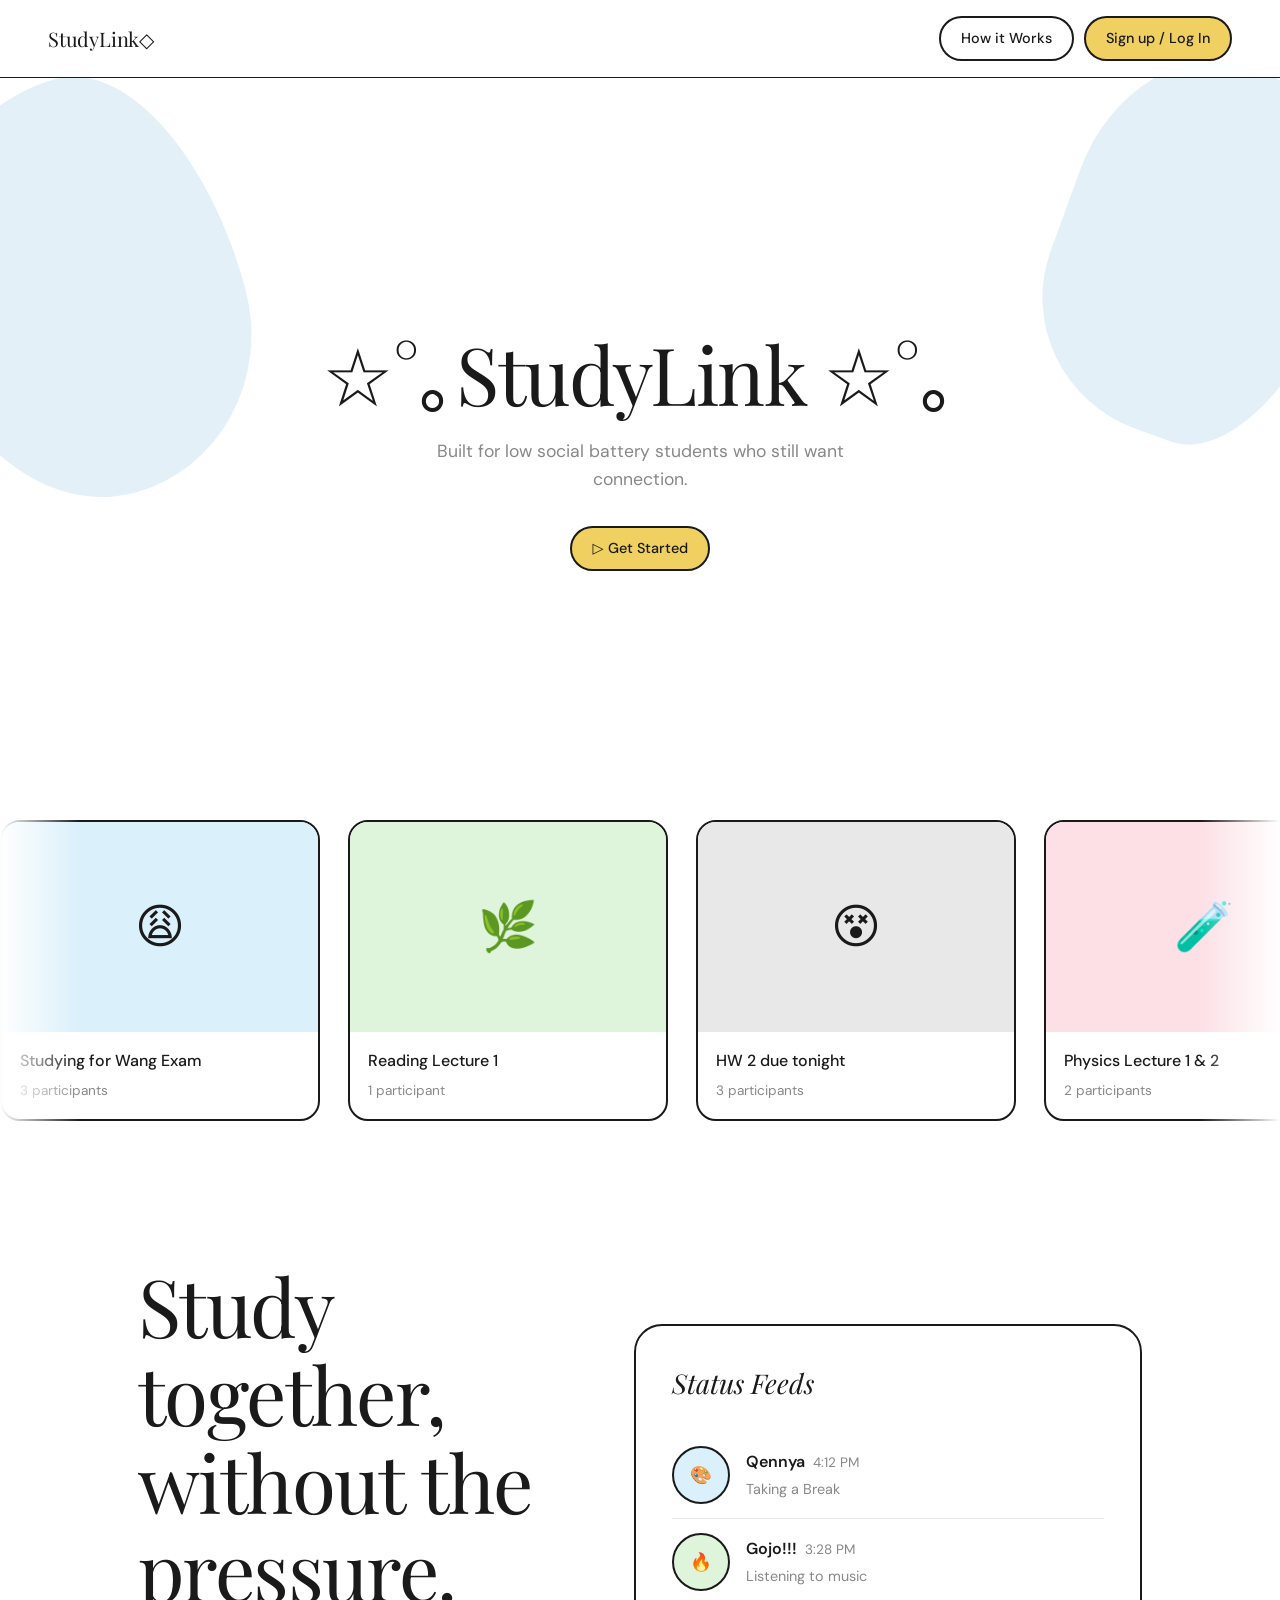
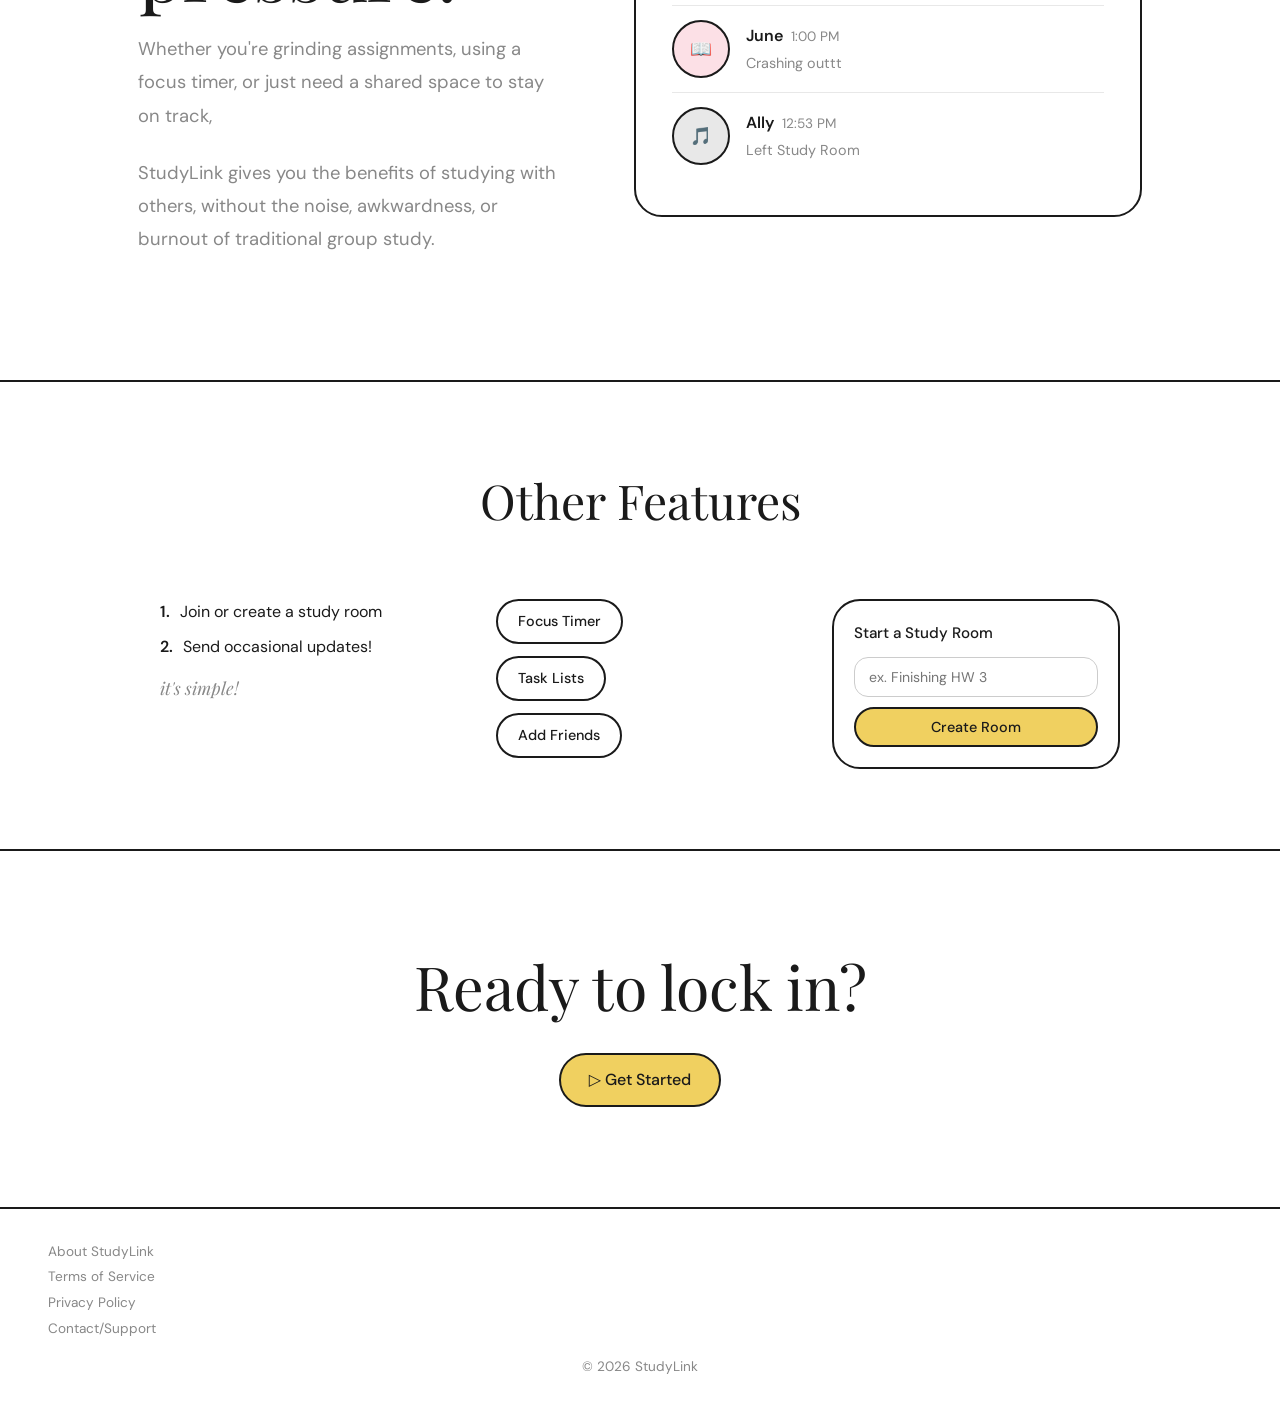
==== commit 6527eb0d: "Merge pull request #3 from qennya/uichange Uichange" ====
--- a/app/templates/index.html
+++ b/app/templates/index.html
@@ -111,13 +111,14 @@
 
         /* ── Hero ──────────────────────────────────────────────── */
         .hero {
-            min-height: 100vh;
+            height: calc(100vh - 80px); /* 80px = marquee peek amount */
+            min-height: 500px;
             display: flex;
             flex-direction: column;
             align-items: center;
             justify-content: center;
             text-align: center;
-            padding: 120px 24px 60px;
+            padding: 80px 24px 0px;
             position: relative;
             overflow: hidden;
         }
@@ -191,7 +192,7 @@
         .marquee-section {
             width: 100%;
             overflow: hidden;
-            padding: 56px 0;
+            padding: 0 0 40px;
             position: relative;
         }
 
@@ -511,7 +512,7 @@
 <section class="hero">
     <div class="hero-content">
         <h1 class="hero-title">
-            ☆°｡ StudyLink°｡☆
+            ☆°｡StudyLink ☆°｡
         </h1>
         <p class="hero-sub">
             Built for low social battery students who still want connection.
@@ -531,10 +532,9 @@
 
 <!-- ── Middle: copy + status feed ──────────────────────────── -->
 <section class="middle" id="how-it-works">
+
     <div class="middle-text fade-in">
-        <div class="hero-title">Study together, without the pressure.</div>
-
-
+        <div class="hero-title"> Study together, without the pressure.</div>
         <p>
             Whether you're grinding assignments,
             using a focus timer, or just need a shared
@@ -565,11 +565,11 @@
 
         <div class="feed-mock-item">
             <img class="feed-mock-avatar" src="https://i.pinimg.com/736x/59/a2/82/59a282c468ba6a5b593a1d20b7a90178.jpg"
-                 alt="Hinata"
+                 alt="Gojo"
                  onerror="this.style.display='none';this.nextElementSibling.style.display='grid';" />
             <div class="feed-mock-avatar" style="background:#dff5db;display:grid;place-items:center;font-size:1.1rem;">🔥</div>
             <div>
-                <div><span class="feed-mock-name">Hinata!!!</span><span class="feed-mock-time">3:28 PM</span></div>
+                <div><span class="feed-mock-name">Gojo!!!</span><span class="feed-mock-time">3:28 PM</span></div>
                 <div class="feed-mock-status">Listening to music</div>
             </div>
         </div>
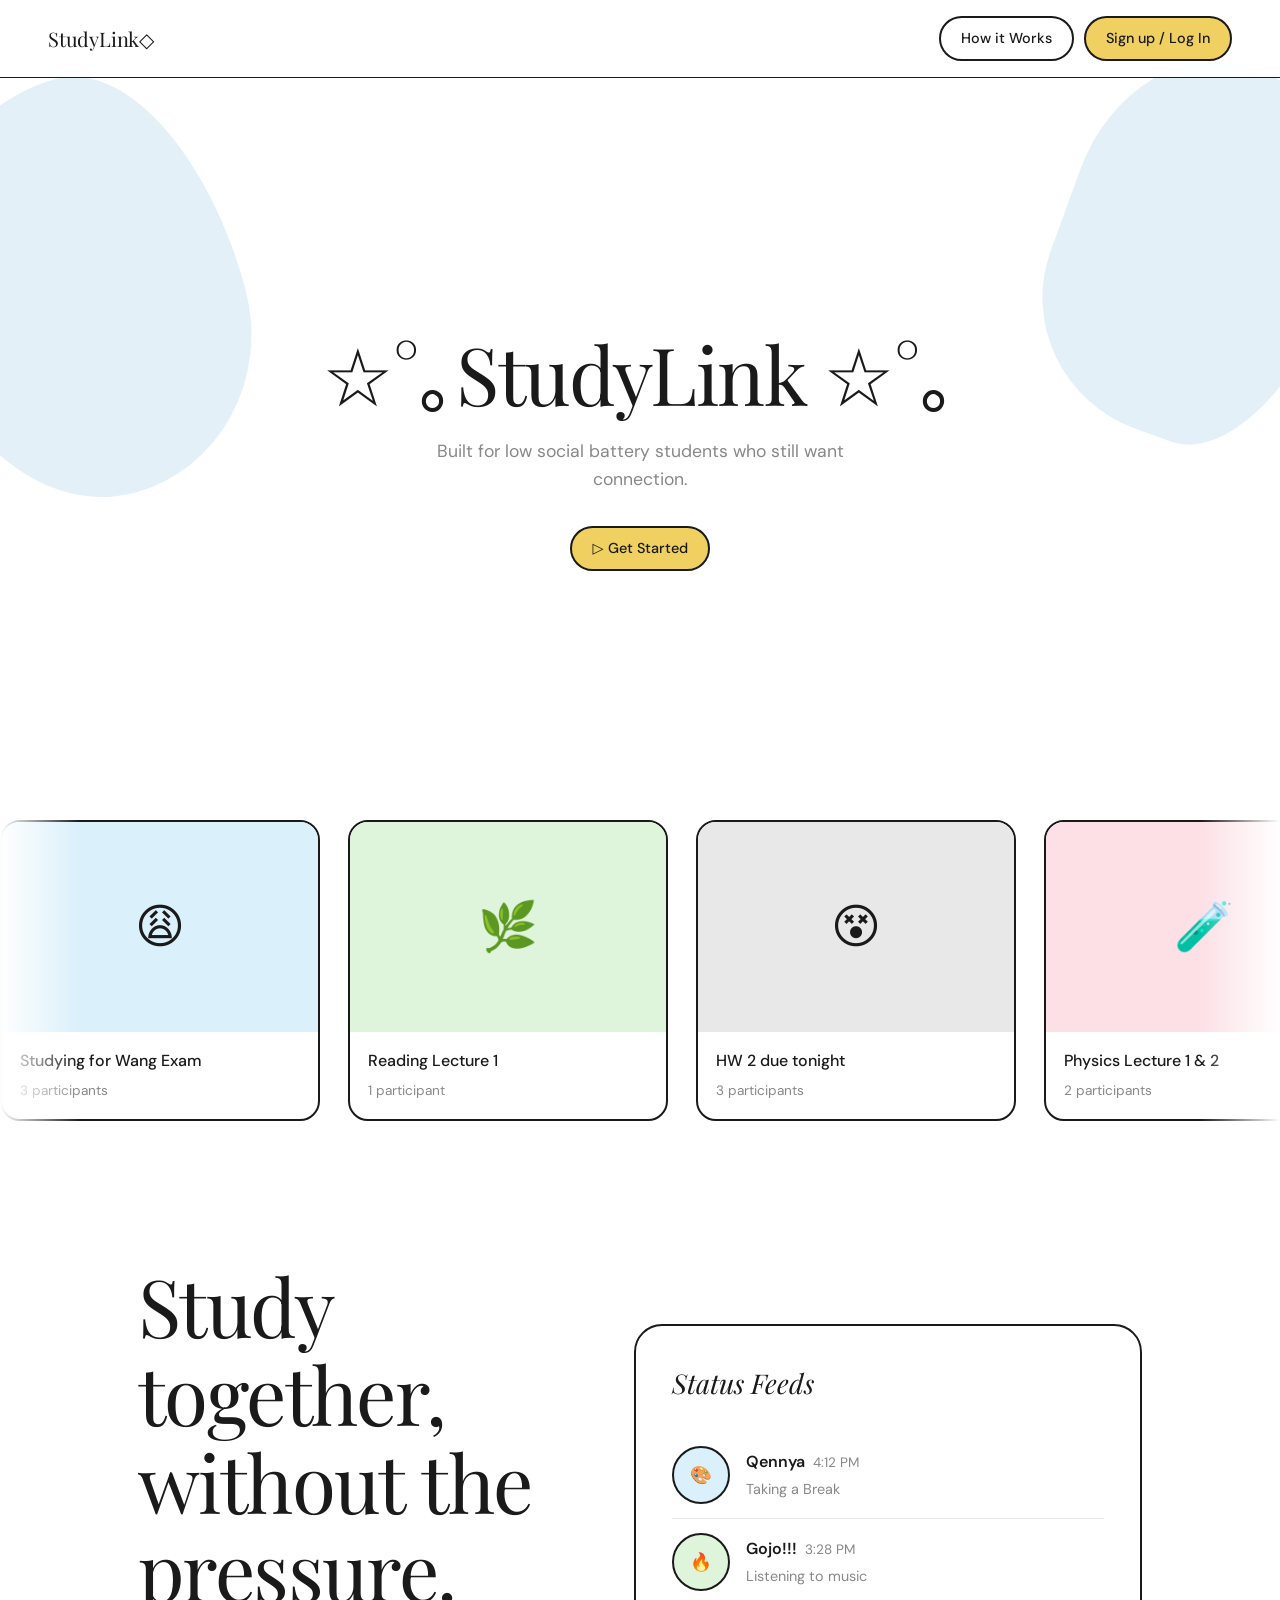
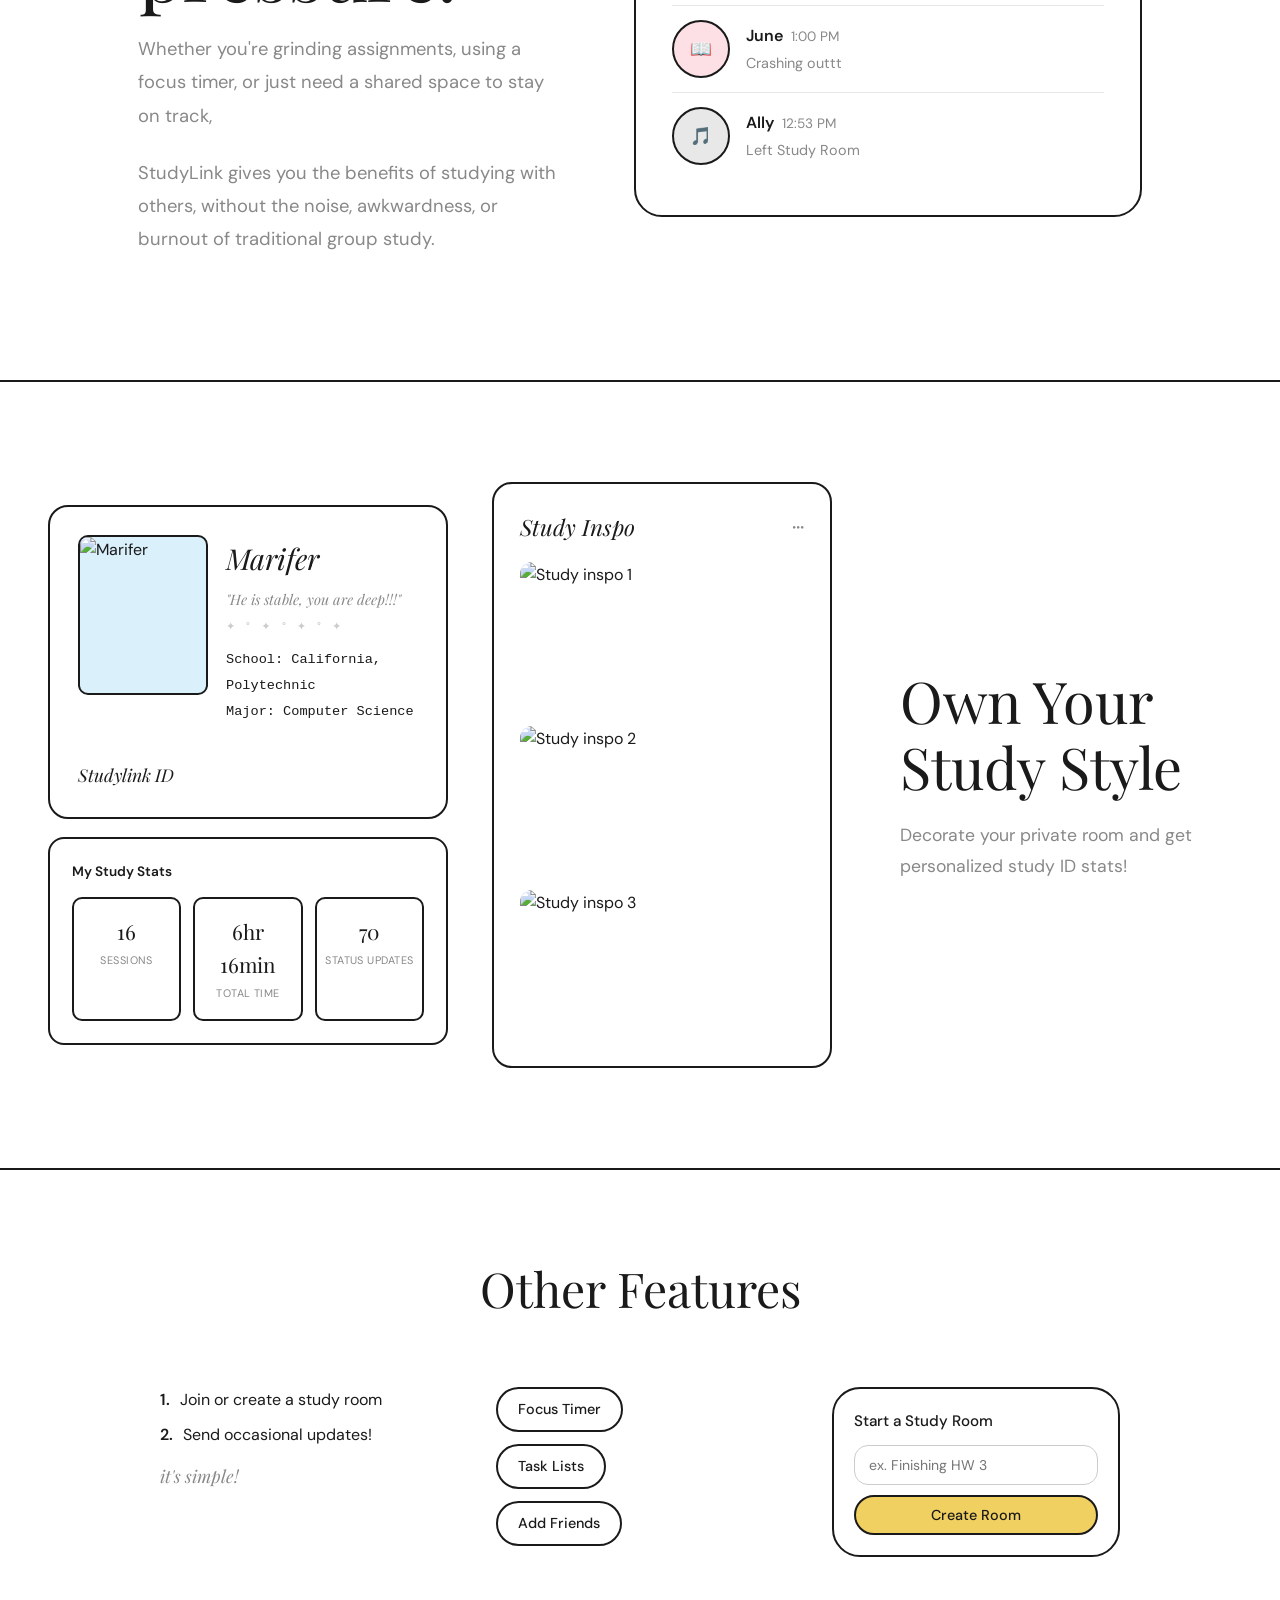
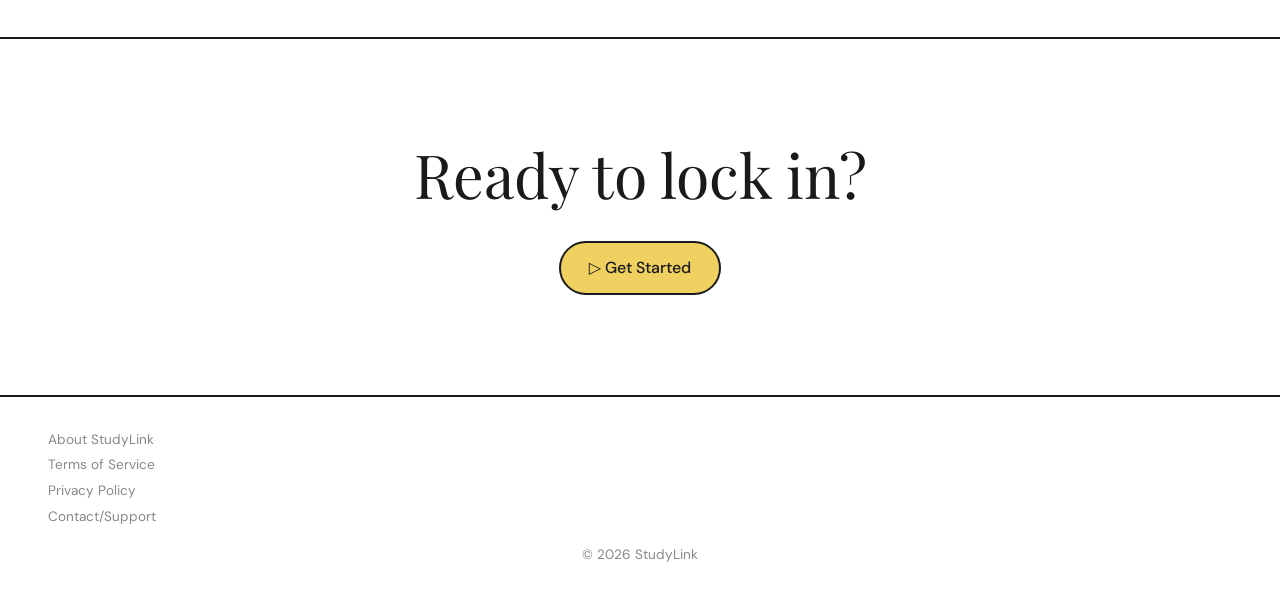
==== commit 0a8074d4: "Added Own your study style section on landing page" ====
--- a/app/templates/index.html
+++ b/app/templates/index.html
@@ -10,7 +10,7 @@
 
         gtag('config', 'G-9RFYFP4S2B');
     </script>
-    
+
     <meta charset="utf-8" />
     <meta name="viewport" content="width=device-width, initial-scale=1" />
     <title>StudyLink◇ — Study together, without the noise</title>
@@ -334,6 +334,172 @@
             color: var(--muted);
             margin-top: 3px;
         }
+        /* ── Private Room showcase section ─────────────────────── */
+        .private-showcase {
+            max-width: 1300px;
+            margin: 0 auto;
+            padding: 100px 48px;
+            display: grid;
+            grid-template-columns: 400px 340px 1fr;
+            gap: 44px;
+            align-items: center;
+        }
+
+        .mini-profile-card {
+            border: 2px solid #1a1a1a;
+            border-radius: 20px;
+            padding: 28px;
+            background: #fff;
+        }
+
+        .mini-profile-header {
+            display: flex;
+            gap: 18px;
+            align-items: flex-start;
+            margin-bottom: 36px;
+        }
+
+        .mini-profile-avatar {
+            width: 130px;
+            height: 160px;
+            object-fit: cover;
+            border-radius: 10px;
+            border: 2px solid #1a1a1a;
+            flex-shrink: 0;
+            background: #f0f0f0;
+        }
+
+        .mini-profile-name {
+            font-family: var(--font-display);
+            font-style: italic;
+            font-size: 1.8rem;
+            margin-bottom: 8px;
+        }
+
+        .mini-profile-bio {
+            font-family: var(--font-display);
+            font-style: italic;
+            font-size: 0.9rem;
+            color: #888;
+            margin-bottom: 8px;
+            line-height: 1.4;
+        }
+
+        .mini-profile-dots {
+            font-size: 0.7rem;
+            letter-spacing: 4px;
+            color: #ccc;
+            margin-bottom: 12px;
+        }
+
+        .mini-profile-meta {
+            font-size: 0.85rem;
+            font-family: 'Courier New', monospace;
+            line-height: 1.9;
+            color: #1a1a1a;
+        }
+
+        .mini-profile-label {
+            font-family: var(--font-display);
+            font-style: italic;
+            font-size: 1.1rem;
+        }
+
+        .mini-stats {
+            border: 2px solid #1a1a1a;
+            border-radius: 16px;
+            padding: 22px;
+            background: #fff;
+            margin-top: 18px;
+        }
+
+        .mini-stats-title {
+            font-size: 0.85rem;
+            font-weight: 600;
+            color: #1a1a1a;
+            margin-bottom: 14px;
+        }
+
+        .mini-stats-grid {
+            display: grid;
+            grid-template-columns: repeat(3, 1fr);
+            gap: 12px;
+        }
+
+        .mini-stat {
+            text-align: center;
+            border: 2px solid #1a1a1a;
+            border-radius: 10px;
+            padding: 16px 8px;
+        }
+
+        .mini-stat-val {
+            font-family: var(--font-display);
+            font-size: 1.3rem;
+        }
+
+        .mini-stat-lbl {
+            font-size: 0.68rem;
+            color: #888;
+            text-transform: uppercase;
+            letter-spacing: 0.04em;
+            margin-top: 4px;
+        }
+
+        .mini-inspo-panel {
+            border: 2px solid #1a1a1a;
+            border-radius: 20px;
+            padding: 26px;
+            background: #fff;
+        }
+
+        .mini-inspo-title {
+            display: flex;
+            justify-content: space-between;
+            align-items: center;
+            font-family: var(--font-display);
+            font-style: italic;
+            font-size: 1.4rem;
+            margin-bottom: 16px;
+        }
+
+        .mini-inspo-img {
+            width: 100%;
+            height: 150px;
+            object-fit: cover;
+            border-radius: 12px;
+            display: block;
+            margin-bottom: 14px;
+        }
+
+        .mini-inspo-img:last-child { margin-bottom: 0; }
+
+        .private-showcase-copy {
+            padding-left: 24px;
+        }
+
+        .private-showcase-copy h2 {
+            font-family: var(--font-display);
+            font-size: clamp(2.4rem, 4.5vw, 3.8rem);
+            font-weight: 400;
+            line-height: 1.15;
+            margin-bottom: 20px;
+        }
+
+        .private-showcase-copy p {
+            font-size: 1.1rem;
+            color: var(--muted);
+            line-height: 1.8;
+        }
+
+        @media (max-width: 960px) {
+            .private-showcase {
+                grid-template-columns: 1fr;
+                padding: 60px 24px;
+                gap: 20px;
+            }
+            .private-showcase-copy { padding-left: 0; }
+        }
 
         /* ── Features section ──────────────────────────────────── */
         .features {
@@ -599,6 +765,78 @@
 
 </section>
 
+<!-- ── Private Room showcase ────────────────────────────────── -->
+<section style="border-top: 2px solid #1a1a1a;">
+    <div class="private-showcase">
+
+        <!-- Left: profile card + stats -->
+        <div class="fade-in">
+            <div class="mini-profile-card">
+                <div class="mini-profile-header">
+                    <img class="mini-profile-avatar"
+                         src="https://i.pinimg.com/736x/79/9a/45/799a45929e2f91efc48e62474695ea4c.jpg"
+                         alt="Marifer"
+                         onerror="this.style.background='#daf0fb';" />
+                    <div>
+                        <div class="mini-profile-name">Marifer</div>
+                        <div class="mini-profile-bio">"He is stable, you are deep!!!"</div>
+                        <div class="mini-profile-dots">✦ ° ✦ ° ✦ ° ✦</div>
+                        <div class="mini-profile-meta">
+                            School: California, Polytechnic<br>
+                            Major: Computer Science
+                        </div>
+                    </div>
+                </div>
+                <div class="mini-profile-label">Studylink ID</div>
+            </div>
+
+            <div class="mini-stats">
+                <div class="mini-stats-title">My Study Stats</div>
+                <div class="mini-stats-grid">
+                    <div class="mini-stat">
+                        <div class="mini-stat-val">16</div>
+                        <div class="mini-stat-lbl">Sessions</div>
+                    </div>
+                    <div class="mini-stat">
+                        <div class="mini-stat-val">6hr 16min</div>
+                        <div class="mini-stat-lbl">Total Time</div>
+                    </div>
+                    <div class="mini-stat">
+                        <div class="mini-stat-val">70</div>
+                        <div class="mini-stat-lbl">Status Updates</div>
+                    </div>
+                </div>
+            </div>
+        </div>
+
+        <!-- Middle: study inspo panel -->
+        <div class="mini-inspo-panel fade-in" style="transition-delay:0.1s;">
+            <div class="mini-inspo-title">
+                Study Inspo
+                <span style="color:var(--muted); font-style:normal; font-family:var(--font-body);">···</span>
+            </div>
+            <img class="mini-inspo-img"
+                 src="https://i.pinimg.com/736x/f8/00/be/f800bea4f45729f2edb06830c44482c9.jpg"
+                 alt="Study inspo 1" />
+            <img class="mini-inspo-img"
+                 src="https://i.pinimg.com/1200x/bd/70/61/bd7061e68ee308134bc6ebf5a741aafb.jpg"
+                 alt="Study inspo 2" />
+            <img class="mini-inspo-img"
+                 src="https://i.pinimg.com/736x/8d/79/5a/8d795a0511e38183705ee5810b40c8d2.jpg"
+                 alt="Study inspo 3" />
+        </div>
+
+        <!-- Right: copy -->
+        <div class="private-showcase-copy fade-in" style="transition-delay:0.2s;">
+            <h2>Own Your Study Style</h2>
+            <p>
+                Decorate your private room and get personalized study ID stats!
+            </p>
+        </div>
+
+    </div>
+</section>
+
 <!-- ── Features ─────────────────────────────────────────────── -->
 <section class="features" id="features">
     <div class="features-inner">
@@ -655,9 +893,9 @@
         { title: "HW 2 due tonight",       participants: 3, img: "https://i.pinimg.com/736x/7c/ee/ec/7ceeecc522430fddca3024217114291a.jpg", emoji: "😵", color: "#e8e8e8" },
         { title: "Physics Lecture 1 & 2",  participants: 2, img: "https://i.pinimg.com/736x/4c/1e/00/4c1e007d03c40d8829425f775e62f26a.jpg", emoji: "🧪", color: "#fce0e6" },
         { title: "CS4800 Final Prep",      participants: 4, img: "https://i.pinimg.com/736x/2a/fe/24/2afe24462ea372fd23d6256f591c8f37.jpg", emoji: "💻", color: "#daf0fb" },
-        { title: "Bio Study Group",        participants: 2, img: "https://i.pinimg.com/1200x/1a/3c/71/1a3c712a126644d7987d6877ae79b536.jpg", emoji: "🔬", color: "#dff5db" },
-        { title: "Econ Midterm Grind",     participants: 1, img: "https://i.pinimg.com/736x/80/85/e0/8085e06a8de8d4c0bf5c6f24a4ee6942.jpg", emoji: "📈", color: "#f5f5f5" },
-        { title: "Math 241 HW",            participants: 3, img: "https://i.pinimg.com/736x/34/39/9c/34399c6fb20f0c46e7df62869dcaaac8.jpg", emoji: "📐", color: "#fce0e6" },
+        { title: "Bio Study Group",        participants: 2, img: "https://i.pinimg.com/736x/58/d3/60/58d360eb3c1c95bc03ed4255b8dd710b.jpg", emoji: "🔬", color: "#dff5db" },
+        { title: "Econ Midterm Grind",     participants: 1, img: "https://i.pinimg.com/736x/20/71/b3/2071b333e11fe8b0dad338d185b6b0b3.jpg", emoji: "📈", color: "#f5f5f5" },
+        { title: "Math 241 HW",            participants: 3, img: "https://i.pinimg.com/736x/07/7e/0b/077e0bc8a5de946c887e9e5951921e73.jpg", emoji: "📐", color: "#fce0e6" },
     ];
 
     function buildCard(room) {
